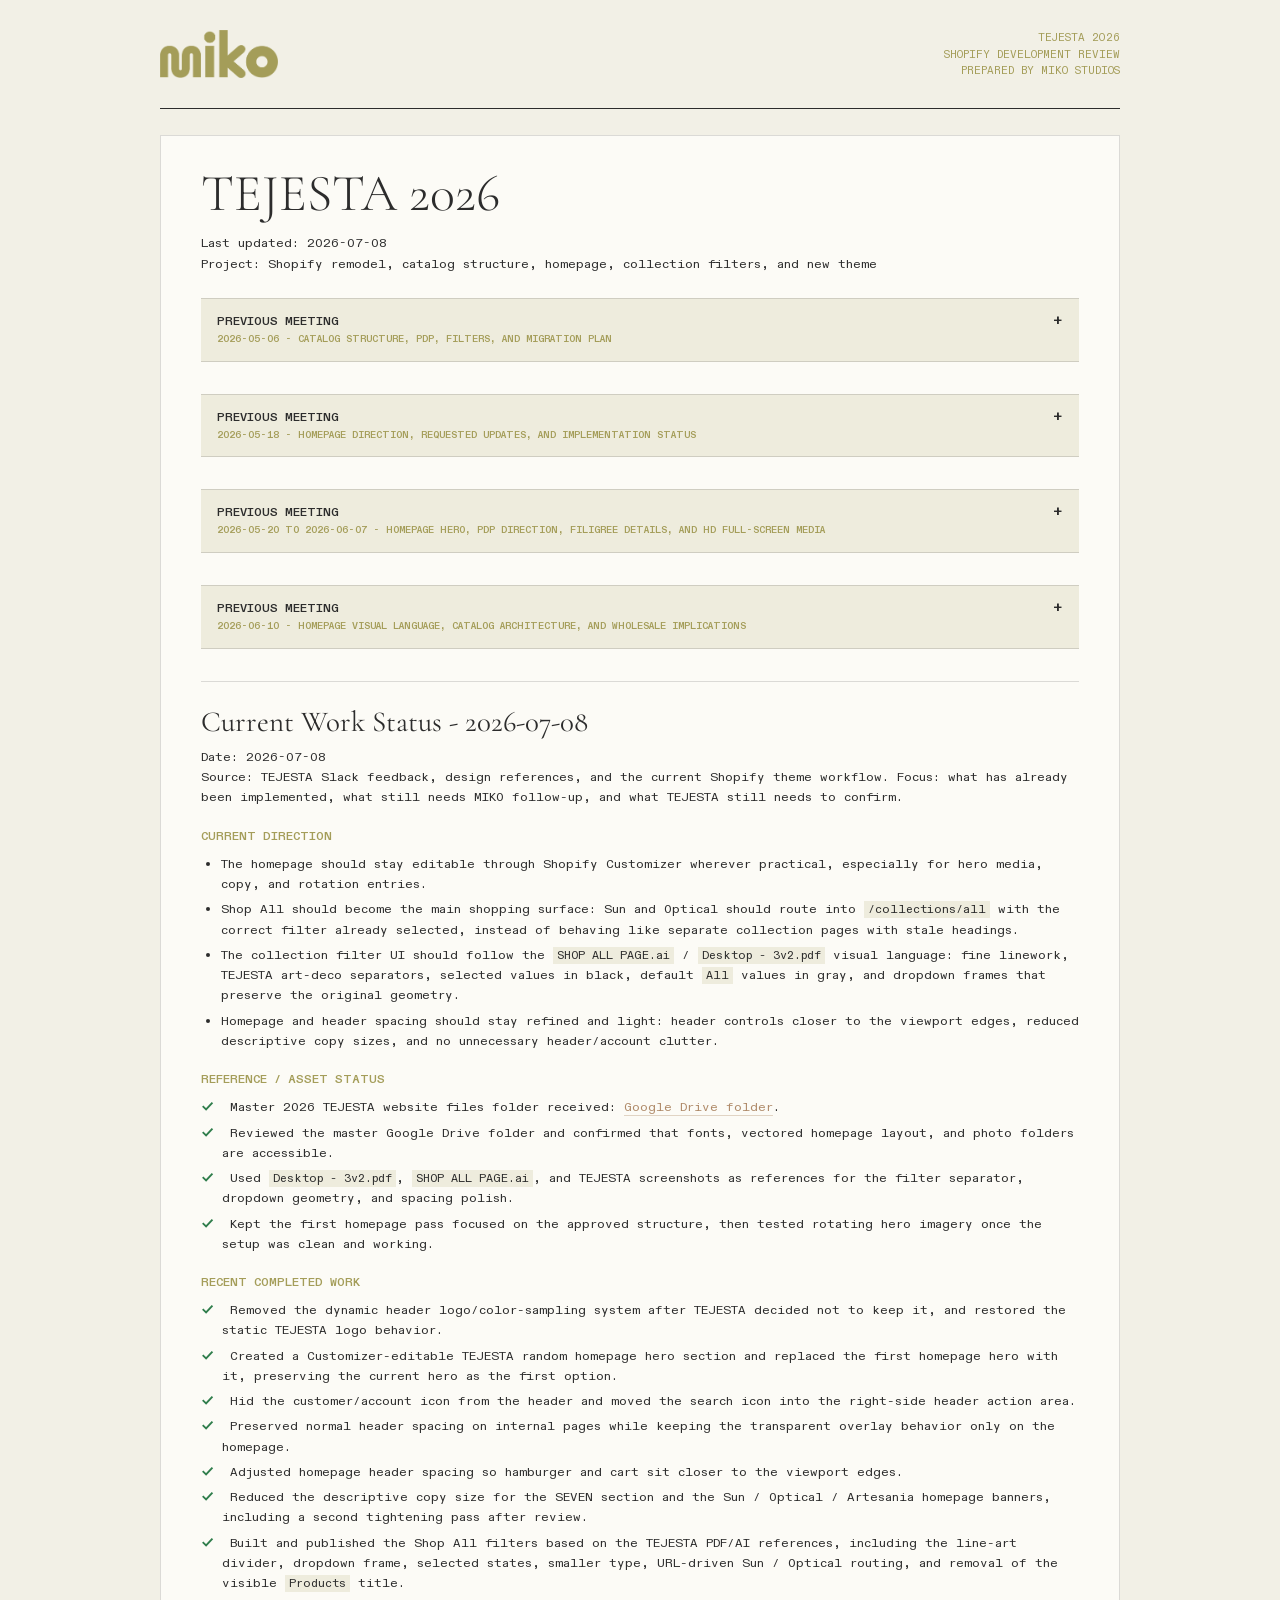
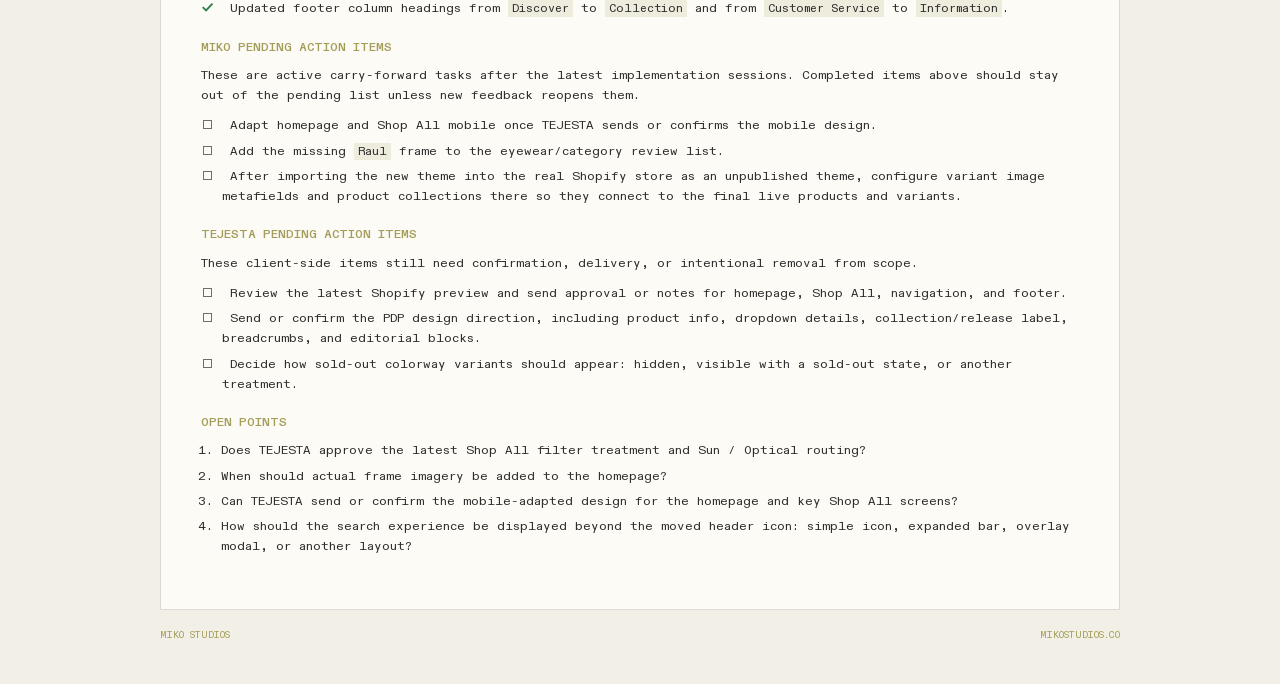
==== tejesta.html @ dde4ef38 "Update TEJESTA meeting status" ====
<!doctype html>
<html lang="en">
<head>
  <meta charset="utf-8">
  <meta name="viewport" content="width=device-width, initial-scale=1">
  <title>TEJESTA 2026 Meeting Summary</title>
  <style>
    @font-face {
      font-family: "ABCDiatypeMono";
      src: url("fonts/ABCDiatypeMonoVariable-Trial.ttf") format("truetype");
      font-weight: 100 900;
      font-style: normal;
      font-display: swap;
    }
    @font-face {
      font-family: "Cormorant Garamond";
      src: url("fonts/CormorantGaramond-300.ttf") format("truetype");
      font-weight: 300;
      font-style: normal;
      font-display: swap;
    }
    @font-face {
      font-family: "Cormorant Garamond";
      src: url("fonts/CormorantGaramond-400.ttf") format("truetype");
      font-weight: 400;
      font-style: normal;
      font-display: swap;
    }
    @font-face {
      font-family: "Cormorant Garamond";
      src: url("fonts/CormorantGaramond-600.ttf") format("truetype");
      font-weight: 600;
      font-style: normal;
      font-display: swap;
    }
    @font-face {
      font-family: "Cormorant Garamond";
      src: url("fonts/CormorantGaramond-Italic-400.ttf") format("truetype");
      font-weight: 400;
      font-style: italic;
      font-display: swap;
    }

    :root {
      --cream: #F2F0E6;
      --charcoal: #2C2C2C;
      --olive: rgb(164, 157, 89);
      --olive-soft: rgba(164, 157, 89, 0.16);
      --terracotta: #AF8A69;
      --paper: #FCFBF6;
      --rule: rgba(44, 44, 44, 0.16);
      --serif: "Cormorant Garamond", Georgia, serif;
      --mono: "ABCDiatypeMono", ui-monospace, SFMono-Regular, Menlo, monospace;
    }

    @page {
      size: A4;
      margin: 16mm 15mm 18mm;
    }

    * {
      box-sizing: border-box;
    }

    html {
      background: var(--cream);
      color: var(--charcoal);
      font-family: var(--mono);
      font-size: 10px;
    }

    body {
      margin: 0;
      background: var(--cream);
      color: var(--charcoal);
      -webkit-font-smoothing: antialiased;
      line-height: 1.46;
    }

    .page {
      max-width: 960px;
      margin: 0 auto;
      padding: 30px 0 42px;
    }

    .brand-header {
      display: flex;
      align-items: flex-start;
      justify-content: space-between;
      gap: 32px;
      padding-bottom: 28px;
      margin-bottom: 26px;
      border-bottom: 1px solid var(--charcoal);
    }

    .brand-logo {
      width: 118px;
      height: auto;
      object-fit: contain;
    }

    .brand-meta {
      max-width: 360px;
      color: var(--olive);
      font-family: var(--mono);
      font-size: 11px;
      line-height: 1.5;
      text-align: right;
      text-transform: uppercase;
    }

    main {
      background: var(--paper);
      border: 1px solid var(--rule);
      padding: 34px 40px 38px;
    }

    h1,
    h2,
    h3 {
      margin: 0;
      color: var(--charcoal);
      font-family: var(--serif);
      font-weight: 400;
      letter-spacing: 0;
    }

    h1 {
      max-width: 780px;
      margin-bottom: 16px;
      font-size: 52px;
      line-height: 0.92;
      font-weight: 300;
    }

    h2 {
      margin-top: 32px;
      padding-top: 24px;
      border-top: 1px solid var(--rule);
      font-size: 29px;
      line-height: 1.08;
      page-break-after: avoid;
    }

    h3 {
      margin-top: 20px;
      color: var(--olive);
      font-family: var(--mono);
      font-size: 12px;
      font-weight: 600;
      line-height: 1.35;
      text-transform: uppercase;
    }

    p,
    li {
      font-family: var(--mono);
      font-size: 12.5px;
      line-height: 1.62;
    }

    p {
      margin: 10px 0;
    }

    a {
      color: var(--terracotta);
      text-decoration: none;
      border-bottom: 1px solid rgba(175, 138, 105, 0.35);
    }

    ul,
    ol {
      margin: 10px 0 14px;
      padding-left: 20px;
    }

    li {
      margin: 5px 0;
    }

    ul:has(> li > input[type="checkbox"]) {
      padding-left: 21px;
      list-style: none;
    }

    ul:has(> li > input[type="checkbox"]) > li {
      list-style: none;
    }

    code {
      padding: 1px 4px;
      background: var(--olive-soft);
      border-radius: 0;
      font-family: var(--mono);
      font-size: 0.94em;
    }

    hr {
      display: none;
    }

    input[type="checkbox"] {
      width: 13px;
      height: 13px;
      margin: 0 8px 0 -21px;
      appearance: none;
      -webkit-appearance: none;
      border: 0;
      border-radius: 0;
      background: transparent;
      background-image: url("data:image/svg+xml,%3Csvg width='13' height='13' viewBox='0 0 13 13' fill='none' xmlns='http://www.w3.org/2000/svg'%3E%3Crect x='2.5' y='2.5' width='8' height='8' stroke='%236E6E6E' stroke-width='1'/%3E%3C/svg%3E");
      background-position: center;
      background-repeat: no-repeat;
      background-size: 13px 13px;
      forced-color-adjust: none;
      opacity: 1;
      transform: translateY(2px);
    }

    input[type="checkbox"]:checked {
      background-image: url("data:image/svg+xml,%3Csvg width='13' height='13' viewBox='0 0 13 13' fill='none' xmlns='http://www.w3.org/2000/svg'%3E%3Cpath d='M2.4 6.8L5.1 9.5L10.8 3.4' stroke='%232F7D4B' stroke-width='1.9' stroke-linecap='square' stroke-linejoin='miter'/%3E%3C/svg%3E");
    }

    blockquote {
      margin: 18px 0;
      padding: 12px 18px;
      border-left: 3px solid var(--olive);
      background: var(--olive-soft);
    }

    .design-options {
      display: grid;
      grid-template-columns: repeat(2, minmax(0, 1fr));
      gap: 18px;
      margin: 18px 0 16px;
    }

    .design-option {
      display: grid;
      gap: 9px;
      margin: 0;
    }

    .design-option a {
      display: block;
      overflow: hidden;
      border: 1px solid var(--rule);
      background: var(--cream);
    }

    .design-option img {
      display: block;
      width: 100%;
      height: 260px;
      object-fit: cover;
      object-position: top center;
    }

    .design-option figcaption {
      color: var(--charcoal);
      font-family: var(--mono);
      font-size: 11px;
      line-height: 1.45;
      text-transform: uppercase;
    }

    .design-option__note {
      display: block;
      margin-top: 2px;
      color: var(--olive);
      font-size: 10px;
      text-transform: none;
    }

    .meeting-archive {
      margin: 24px 0 32px;
      border-top: 1px solid var(--rule);
      border-bottom: 1px solid var(--rule);
      background: var(--olive-soft);
    }

    .meeting-archive > summary {
      display: grid;
      grid-template-columns: minmax(0, 1fr) auto;
      gap: 4px 18px;
      padding: 14px 16px;
      color: var(--olive);
      cursor: pointer;
      font-family: var(--mono);
      font-size: 12px;
      font-weight: 600;
      line-height: 1.35;
      list-style: none;
      text-transform: uppercase;
    }

    .meeting-archive > summary::-webkit-details-marker {
      display: none;
    }

    .meeting-archive > summary::after {
      content: "+";
      grid-column: 2;
      grid-row: 1;
      flex: 0 0 auto;
      align-self: center;
      color: var(--charcoal);
      font-size: 16px;
      line-height: 1;
    }

    .meeting-archive[open] > summary::after {
      content: "-";
    }

    .meeting-archive__label {
      grid-column: 1;
      grid-row: 1;
      color: var(--charcoal);
    }

    .meeting-archive__meta {
      grid-column: 1 / -1;
      grid-row: 2;
      color: var(--olive);
      font-size: 10px;
      text-align: left;
    }

    .meeting-archive__content {
      padding: 4px 22px 28px;
      border-top: 1px solid var(--rule);
    }

    .meeting-current {
      margin-top: 30px;
    }

    .meeting-current h2 {
      margin-top: 0;
    }

    .doc-footer {
      display: flex;
      justify-content: space-between;
      gap: 24px;
      margin-top: 18px;
      color: var(--olive);
      font-family: var(--mono);
      font-size: 10px;
      text-transform: uppercase;
    }

    @media screen and (max-width: 700px) {
      .page {
        padding: 22px 16px 34px;
      }

      .brand-header {
        gap: 18px;
        padding-bottom: 22px;
        margin-bottom: 20px;
      }

      .brand-logo {
        width: 104px;
      }

      .brand-meta {
        max-width: 250px;
        font-size: 10px;
      }

      main {
        padding: 28px 22px 32px;
      }

      .meeting-archive__content {
        padding: 2px 18px 24px;
      }

      .design-options {
        gap: 14px;
      }

      .design-option img {
        height: 220px;
      }

      h1 {
        font-size: 42px;
      }

      h2 {
        font-size: 25px;
      }
    }

    @media screen and (max-width: 480px) {
      .page {
        padding: 18px 14px 30px;
      }

      .brand-header {
        flex-direction: column;
      }

      .brand-meta {
        max-width: none;
        text-align: left;
      }

      main {
        padding: 24px 18px 28px;
      }

      .design-options {
        grid-template-columns: 1fr;
      }

      .design-option img {
        height: 280px;
      }

      h1 {
        font-size: 38px;
      }
    }

    @media print {
      body {
        print-color-adjust: exact;
        -webkit-print-color-adjust: exact;
      }
      .page {
        padding: 0;
      }
      main {
        border: 0;
        padding: 0;
        background: transparent;
      }
      .brand-header {
        margin-bottom: 18px;
      }
      .design-options {
        grid-template-columns: repeat(2, minmax(0, 1fr));
      }
      .design-option img {
        height: 170px;
      }
      h2 {
        break-after: avoid;
      }
      li,
      p {
        orphans: 3;
        widows: 3;
      }
    }
  </style>
</head>
<body>
  <div class="page">
    <header class="brand-header">
      <img class="brand-logo" src="images/miko-logo.png" alt="MIKO Studios">
      <div class="brand-meta">
        TEJESTA 2026<br>
        Shopify Development Review<br>
        Prepared by MIKO Studios
      </div>
    </header>
    <main>
      <h1>TEJESTA 2026</h1>
<p>Last updated: 2026-07-08<br>Project: Shopify remodel, catalog structure, homepage, collection filters, and new theme</p>
<details class="meeting-archive">
<summary>
  <span class="meeting-archive__label">Previous meeting</span>
  <span class="meeting-archive__meta">2026-05-06 - Catalog structure, PDP, filters, and migration plan</span>
</summary>
<div class="meeting-archive__content">
<p>Date: 2026-05-06<br>Project: Shopify remodel, catalog structure, and new theme</p>
<hr>
<h2>1. Project Goal</h2>
<p>We are preparing a new version of the TEJESTA Shopify store before making changes to the live site.</p>
<p>The main goal is to organize the catalog so the store becomes clearer, easier to maintain, and closer to a premium eyewear experience inspired by Matsuda:</p>
<ul>
<li>One product = one eyewear model/style.</li>
<li>Color and lens variations are managed as variants inside the product.</li>
<li>The variant option is called <code>Colorway</code>.</li>
<li>Collection pages stop showing many duplicated products by color.</li>
<li>Each product page concentrates images, description, variants, SEO, and commercial data in one place.</li>
</ul>
<hr>
<h2>2. Current Status</h2>
<h3>Development Store</h3>
<p>We have created a development store where we are testing the new structure:</p>
<p><a href="https://tejesta2026.myshopify.com/">https://tejesta2026.myshopify.com/</a></p>
<p>The site can be visited, but it is password protected:</p>
<p><code>tejesta</code></p>
<p>This environment lets us review products, theme behavior, and the shopping experience without affecting the live store.</p>
<h3>Products</h3>
<p>We have already imported the unified products into the development store.</p>
<p>Catalog change summary:</p>
<ul>
<li>Before: 362 original products/handles.</li>
<li>Now: 64 products grouped by model/style.</li>
<li>Variants created: 362.</li>
<li>Product groups merged: 51.</li>
<li>Redirects prepared: 362.</li>
<li>301 redirects needed because the URL changes: 351.</li>
</ul>
<p>This does not mean the catalog is production-ready. The structure is now available for review, but TEJESTA still needs to validate groupings, names, images, SKUs, inventory, and content.</p>
<h3>New Theme</h3>
<p>We have also created a GitHub repository to speed up development and keep better control over changes.</p>
<p>This lets us work in a more organized way, test changes in development, and only move validated updates to the live site.</p>
<h3>Visual Design</h3>
<p>We have not worked on the final visual design yet: colors, typography, graphic style, visual polish, or the complete aesthetic direction.</p>
<p>Right now, we are focused on the Shopify functional foundation because that is the priority: catalog structure, variants, images, filters, navigation, and overall behavior.</p>
<p>The idea is to first approve a solid foundation and then apply the visual design on top of that structure.</p>
<hr>
<h2>3. What Is Already Done</h2>
<ul>
<li><input checked="" disabled="" type="checkbox"> Development store created.</li>
<li><input checked="" disabled="" type="checkbox"> Unified products imported into development.</li>
<li><input checked="" disabled="" type="checkbox"> New catalog structure prepared: product = model, variant = colorway.</li>
<li><input checked="" disabled="" type="checkbox"> Variant option defined as <code>Colorway</code>.</li>
<li><input checked="" disabled="" type="checkbox"> RX and Sunglasses kept separate for now.</li>
<li><input checked="" disabled="" type="checkbox"> Redirect map prepared for old URLs.</li>
<li><input checked="" disabled="" type="checkbox"> New theme created in GitHub.</li>
<li><input checked="" disabled="" type="checkbox"> Initial design and UX notes prepared using Matsuda as reference.</li>
<li><input checked="" disabled="" type="checkbox"> Technical base prepared for collection pages, product pages, and variant selectors.</li>
</ul>
<hr>
<h2>4. What Still Needs Validation</h2>
<ul>
<li><input disabled="" type="checkbox"> Review whether the 64 grouped products are correct.</li>
<li><input disabled="" type="checkbox"> Confirm model names and colorway names.</li>
<li><input disabled="" type="checkbox"> Confirm which non-eyewear products should remain in the store.</li>
<li><input disabled="" type="checkbox"> Review prices, inventory, and product status.</li>
<li><input disabled="" type="checkbox"> Validate images for each product and colorway.</li>
<li><input checked="" disabled="" type="checkbox"> Define how the variant image gallery will work.</li>
<li><input disabled="" type="checkbox"> Review how the colorway selector should work when a product has many variants.</li>
<li><input disabled="" type="checkbox"> Decide how sold-out variants should appear: hidden or visible with a sold-out visual state.</li>
<li><input disabled="" type="checkbox"> Decide whether the PDP title should show only the model or model + selected colorway.</li>
<li><input disabled="" type="checkbox"> Define how editorial/hero blocks below the product gallery will be managed.</li>
<li><input disabled="" type="checkbox"> Define filters: which filters we use, what internal fields/tags feed them, and how they display.</li>
<li><input disabled="" type="checkbox"> Review collections and navigation.</li>
<li><input disabled="" type="checkbox"> Work on final visual design: colors, typography, and graphic style.</li>
<li><input disabled="" type="checkbox"> Complete QA before touching production.</li>
</ul>
<hr>
<h2>5. How Colorway Images Will Work</h2>
<p>When old separate products are merged into a single new product, we need to avoid mixing images from different colorways in the same gallery.</p>
<p>The defined solution is that each <code>Colorway</code> variant will have its own image gallery through a custom Shopify field.</p>
<p>Instead of creating rigid fields such as <code>Front</code>, <code>Side</code>, and <code>Diagonal</code>, we will use a flexible gallery field per variant. This means each colorway can have three images when that is enough, but it can also have more images if a product needs them.</p>
<h3>Behavior</h3>
<ul>
<li>Each product will continue using <code>Colorway</code> variants.</li>
<li>Each variant will have its own list of images.</li>
<li>The theme will show the image gallery that belongs to the selected colorway.</li>
<li>The team will be able to add more photos from the backend when needed.</li>
</ul>
<h3>Recommended Image Order</h3>
<p>To keep consistency, we recommend this order:</p>
<ol>
<li>Front</li>
<li>Side</li>
<li>Diagonal</li>
<li>Detail or extra images, when needed</li>
</ol>
<h3>Benefits</h3>
<ul>
<li>Each colorway controls its own images.</li>
<li>The gallery does not depend on filenames or ALT text.</li>
<li>The system is cleaner and more scalable long term.</li>
<li>Products are not limited to only three photos.</li>
<li>It supports a clearer and more premium visual experience.</li>
</ul>
<h3>Consideration</h3>
<p>This solution requires theme customization so the theme can read the images assigned to each variant, but it is the cleanest option for the new catalog structure.</p>
<hr>
<h2>6. Visual Point To Review: Selector With Many Variants</h2>
<p>On the product page, the colorway selector works well when there are only a few variants. For example, products with four colorways look clean and easy to use.</p>
<p>But in models with many variants, such as <code>Araki</code>, the thumbnails do not fit well in the available space and the selector looks too compressed.</p>
<p>We should review this with TEJESTA before closing the product page design.</p>
<p>Options we could consider:</p>
<ul>
<li>Keep small thumbnails but add horizontal scroll.</li>
<li>Show fewer visible thumbnails and open a full selector on click.</li>
<li>Use a multi-row layout.</li>
<li>Switch to a list/dropdown selector for models with many variants.</li>
<li>Use larger thumbnails on desktop and a more compact solution on mobile.</li>
</ul>
<p>The important point is deciding which experience TEJESTA prefers when a model has many colorways.</p>
<hr>
<h2>7. Pending Point: Sold-Out Variants</h2>
<p>We need to decide what happens when a variant/colorway is sold out.</p>
<p>Options:</p>
<ul>
<li>Hide it from the website while it is out of stock.</li>
<li>Keep it visible as a thumbnail, but with a slight fadeout or clear sold-out state.</li>
</ul>
<p>Keeping it visible helps show the full colorway range and can generate interest, but it can also frustrate users if they try to select something they cannot buy.</p>
<p>Hiding it simplifies the shopping experience, but it can make a model look like it has fewer options than it actually does.</p>
<p>Decision needed from TEJESTA: hide sold-out colorways, or show them with a clear visual state.</p>
<hr>
<h2>8. Pending Point: Product Title On PDP</h2>
<p>Right now, the product page shows the product/model name.</p>
<p>We could make the title also show the selected colorway when a variant is selected.</p>
<p>Example:</p>
<ul>
<li>Current: <code>Araki</code></li>
<li>Possible: <code>Araki - Piano</code></li>
<li>Possible: <code>Araki - Havana</code></li>
</ul>
<p>This can help the user understand which colorway they are viewing, especially if the gallery and images change when a variant is selected.</p>
<p>Decision needed from TEJESTA: keep a cleaner title with only the model, or show model + colorway on the PDP.</p>
<hr>
<h2>9. Editorial Blocks On PDP</h2>
<p>On references like Matsuda, after the product gallery there are editorial hero blocks with images, text, and links.</p>
<p>These blocks should not depend on the variant/colorway. The cleanest approach is to treat them as product, family, or collection content, not as variant-specific content.</p>
<p>Recommendation:</p>
<ul>
<li>Keep one common PDP base for eyewear.</li>
<li>Add reusable editorial blocks below the gallery.</li>
<li>Manage those blocks with metafields or metaobjects, so they can be shared across products in the same family.</li>
<li>Avoid creating a different template for every single model, except for special cases.</li>
</ul>
<p>When separate templates could make sense:</p>
<ul>
<li>Sunglasses vs Optical, if the structure changes.</li>
<li>Accessories or apparel.</li>
<li>Special collaborations.</li>
<li>Landing-style products with very specific storytelling.</li>
</ul>
<p>For normal eyewear models, it is better to have one flexible main template and control editorial content from Shopify.</p>
<hr>
<h2>10. Pending Point: Collection Filters</h2>
<p>We still need to define the filtering system.</p>
<p>It is not enough to decide what filters the shopper will see. We also need to decide what internal information will feed those filters:</p>
<ul>
<li>Tags.</li>
<li>Product type.</li>
<li>Metafields.</li>
<li>Collections.</li>
<li>Specific internal product fields.</li>
</ul>
<p>Possible filters to review:</p>
<ul>
<li>Sunglasses / Optical.</li>
<li>Shape.</li>
<li>Frame material.</li>
<li>Frame color.</li>
<li>Lens color.</li>
<li>Fit.</li>
<li>Availability.</li>
<li>Price.</li>
<li>Collection.</li>
</ul>
<p>We also need to decide how filters will be displayed visually: sidebar filters, top filters, buttons, dropdowns, or a combination depending on desktop/mobile.</p>
<p>This remains open before closing the collection design.</p>
<hr>
<h2>11. Questions To Close In The Meeting</h2>
<ol>
<li>Do we validate product = model and variant = <code>Colorway</code>?</li>
<li>What colorway names does TEJESTA want to use?</li>
<li>How should many colorways be displayed on one product page?</li>
<li>When a variant is sold out, should we hide it or show it with a fadeout/sold-out state?</li>
<li>Should the PDP title show only the model or model + selected colorway?</li>
<li>What editorial blocks should appear below the product gallery?</li>
<li>Which current products should be kept, archived, or discontinued?</li>
<li>Which filters are truly important for the shopper?</li>
<li>What internal fields should feed those filters: tags, metafields, product type, or collections?</li>
<li>How does TEJESTA want the search experience to be displayed in the header and across the site?</li>
</ol>
<hr>
<h2>12. Next Steps</h2>
<ul>
<li>Review the development site with TEJESTA.</li>
<li>Correct groupings, colorways, SKUs, and images.</li>
<li>Implement the variant gallery in the theme.</li>
<li>Adjust the colorway selector for products with many variants.</li>
<li>Define sold-out variant behavior.</li>
<li>Define title behavior on the PDP when the colorway changes.</li>
<li>Define reusable PDP editorial blocks.</li>
<li>Define filters, internal fields, and visual presentation.</li>
<li>Continue developing the theme in GitHub.</li>
<li>Work on final visual design once the functional foundation is approved.</li>
<li>Complete QA in staging.</li>
<li>Prepare redirects and migration plan.</li>
<li>Only after that, apply changes to the live site.</li>
</ul>
<hr>
<h2>Important Note</h2>
<p>The development site is a working environment. It is useful for reviewing and approving the new structure, but it should not be considered the final production version yet.</p>
<p>Product image metafields and final product collections should be completed inside the real/live Shopify store after the new theme has been imported there, even if that theme remains unpublished during setup. This avoids duplicating manual work in development and ensures the metafield images and collections are connected to the final imported products and variants.</p>
</div>
</details>

<details class="meeting-archive">
<summary>
  <span class="meeting-archive__label">Previous meeting</span>
  <span class="meeting-archive__meta">2026-05-18 - Homepage direction, requested updates, and implementation status</span>
</summary>
<div class="meeting-archive__content">
<h2>This Week Meeting</h2>
<p>Date: 2026-05-18<br>Focus: track what TEJESTA requested after the previous review, what has already been implemented in the development workflow, and which homepage direction should move forward.</p>

<h3>What TEJESTA Asked For</h3>
<ul>
<li><input checked="" disabled="" type="checkbox"> Collection cards should show a maximum of 6 variant thumbnails on hover. If a product has more colorways, the sixth slot should show a <code>+</code> indicator.</li>
<li><input checked="" disabled="" type="checkbox"> Product pages should show the product name together with the selected <code>Colorway</code>.</li>
<li><input checked="" disabled="" type="checkbox"> Accessibility must be treated as a main requirement because some buyers may have vision difficulties.</li>
<li><input checked="" disabled="" type="checkbox"> The homepage hero should rotate randomly on each refresh once final hero assets are confirmed.</li>
<li><input disabled="" type="checkbox"> Review the two homepage design directions sent to TEJESTA and decide which version should be used as the base for development.</li>
<li><input checked="" disabled="" type="checkbox"> Textile and accessory products, including t-shirts, blankets, hats, and similar items, should be removed from the eyewear staging import.</li>
<li><input disabled="" type="checkbox"> Collection filters should be defined from the Google Sheet TEJESTA will send, instead of guessing the final filter system.</li>
<li><input checked="" disabled="" type="checkbox"> TEJESTA sent the product list for the website; received on 2026-05-18 and added to the catalog review tasks.</li>
</ul>

<h3>Homepage Design Options To Review</h3>
<p>Two homepage directions were shared with TEJESTA before the meeting. During the call, we should compare them side by side and choose the version that will become the base for the homepage build.</p>
<p>Reference Slack message: <a href="https://mikostudios.slack.com/archives/C0481N0AB9C/p1778690796584819">homepage design options sent to TEJESTA</a></p>
<div class="design-options">
  <figure class="design-option">
    <a href="images/tejesta/homepage-option-a.jpg" target="_blank" rel="noopener">
      <img src="images/tejesta/homepage-option-a-thumb.jpg" alt="TEJESTA homepage design option A thumbnail">
    </a>
    <figcaption>
      Option A
      <span class="design-option__note">Click to open the larger preview.</span>
    </figcaption>
  </figure>
  <figure class="design-option">
    <a href="images/tejesta/homepage-option-b.jpg" target="_blank" rel="noopener">
      <img src="images/tejesta/homepage-option-b-thumb.jpg" alt="TEJESTA homepage design option B thumbnail">
    </a>
    <figcaption>
      Option B
      <span class="design-option__note">Click to open the larger preview.</span>
    </figcaption>
  </figure>
</div>
<p>Decision needed from TEJESTA: choose Option A or Option B as the homepage direction, or approve a hybrid direction before development starts.</p>

<h3>What We Have Already Done</h3>
<ul>
<li><input checked="" disabled="" type="checkbox"> Updated the collection card theme logic so only 6 slots appear, with a <code>+</code> overflow slot when there are more than 6 colorways.</li>
<li><input checked="" disabled="" type="checkbox"> Linked the <code>+</code> overflow slot so it behaves like the other collection-card variant links and sends the shopper to the selected product page.</li>
<li><input checked="" disabled="" type="checkbox"> Updated the PDP title behavior so the page can display <code>Model Colorway</code> and update when the selected variant changes.</li>
<li><input checked="" disabled="" type="checkbox"> Normalized the visible variant selector label to <code>Colorway</code>, with the selected value shown to the shopper.</li>
<li><input checked="" disabled="" type="checkbox"> Updated the catalog generator to exclude textiles/accessories from the staging import and create a separate action list for review.</li>
<li><input checked="" disabled="" type="checkbox"> Regenerated staging outputs after the exclusion pass: 353 eyewear variant rows, 55 new staged products, 9 excluded textile/accessory products, and 351 redirects that still need to be kept for migration.</li>
<li><input checked="" disabled="" type="checkbox"> Reviewed the 9 excluded textile/accessory products and decided whether they should be archived, deleted, or managed separately in Shopify admin.</li>
<li><input checked="" disabled="" type="checkbox"> Kept the original Shopify export unchanged and preserved the reproducible generator workflow for future catalog updates.</li>
<li><input checked="" disabled="" type="checkbox"> Updated the theme so products with <code>Type RX</code> do not show prices across PDPs, product cards, search, and recommendation areas.</li>
</ul>

<h3>Still Pending</h3>
<ul>
<li><input disabled="" type="checkbox"> Confirm final hero assets before implementing random homepage rotation.</li>
<li><input disabled="" type="checkbox"> Receive and review TEJESTA's Google Sheet for filters, internal metafields/tags, and desktop/mobile presentation.</li>
<li><input disabled="" type="checkbox"> Review the product list received from TEJESTA on 2026-05-18 against the staging product mapping and confirm what should be included on the website.</li>
<li><input disabled="" type="checkbox"> Complete accessibility QA: contrast, readable type sizes, touch targets, visible focus states, keyboard navigation, alt text, and variant-selector legibility.</li>
<li><input disabled="" type="checkbox"> After the new theme is imported into the real Shopify store, configure variant image metafields and product collections on the final live products.</li>
<li><input disabled="" type="checkbox"> Continue reviewing product groupings, SKUs, images, inventory, and redirect handling before production migration.</li>
</ul>

<h3>Open Points To Discuss</h3>
<ol>
<li>Do we approve the new collection-card behavior with 5 visible thumbnails plus the <code>+</code> slot when a product has more than 6 colorways?</li>
<li>Does TEJESTA approve <code>Model Colorway</code> as the default PDP title behavior?</li>
<li>Which homepage design direction should we use: Option A, Option B, or a hybrid direction?</li>
<li>After the homepage direction is selected, which hero images should be used for random homepage rotation?</li>
<li>Does the product list received from TEJESTA on 2026-05-18 represent the final website assortment for launch?</li>
<li>Which filters from the upcoming sheet are essential for launch, and which can wait?</li>
<li>For RX products, should shoppers still be allowed to add items to cart, or should the product page direct them to the Store Locator instead?</li>
<li>How should the search experience be displayed: simple header icon, expanded search bar, overlay modal, or another layout?</li>
</ol>
</div>
</details>

<details class="meeting-archive">
<summary>
  <span class="meeting-archive__label">Previous meeting</span>
  <span class="meeting-archive__meta">2026-05-20 to 2026-06-07 - Homepage hero, PDP direction, filigree details, and HD full-screen media</span>
</summary>
<div class="meeting-archive__content">
<h2>Meeting - 2026-05-20</h2>
<p>Date: 2026-05-20<br>Focus: review the homepage direction, confirm the next design behavior, and define the work needed for navigation, shop/category pages, and PDP.</p>

<h3>Meeting Summary</h3>
<ul>
<li>The selected homepage direction is moving forward, but TEJESTA still wants to see the missing material/design layer added before treating it as final.</li>
<li>The current development build should be understood as a functional foundation. Product logic and internal behavior are being prepared, but the visual system is not final yet.</li>
<li>TEJESTA wants the Shopify setup to be easy to manage internally: banners, hero images, homepage copy, and media should be simple to change once the structure is in place.</li>
<li>The next design focus is navigation, shop/category pages, product pages, and homepage mobile.</li>
<li>The site should feel more branded and less like a generic Shopify theme by using TEJESTA-specific visual details, especially filigree/art-deco-inspired elements.</li>
</ul>

<h3>Decisions</h3>
<ul>
<li><input checked="" disabled="" type="checkbox"> Homepage hero rotation should switch daily / every 24 hours instead of changing only on refresh.</li>
<li><input checked="" disabled="" type="checkbox"> Hero image or video and hero copy should be managed together, so each highlighted frame, collection, or story can have its own text.</li>
<li><input checked="" disabled="" type="checkbox"> The top banner should remain easy to hide or unhide from the theme/admin setup.</li>
<li><input checked="" disabled="" type="checkbox"> PDP information should not overlay the product photography.</li>
<li><input checked="" disabled="" type="checkbox"> Product detail sections such as dimensions, description, care, and product information can use dropdown/accordion behavior.</li>
<li><input checked="" disabled="" type="checkbox"> Instead of a generic "new release" badge, the PDP should explore showing the collection or release name near the product title.</li>
<li><input checked="" disabled="" type="checkbox"> Optical/RX products should continue avoiding visible pricing and should guide shoppers toward store/location information.</li>
</ul>

<h3>MIKO Action Items</h3>
<ul>
<li><input checked="" disabled="" type="checkbox"> Update homepage hero rotation so it changes every 24 hours, with image/media and copy treated as one content pair.</li>
<li><input checked="" disabled="" type="checkbox"> Keep the top banner configurable so TEJESTA can hide or show it without code changes.</li>
<li><input disabled="" type="checkbox"> Continue homepage mobile design and make sure the selected homepage direction works cleanly on mobile.</li>
<li><input disabled="" type="checkbox"> Start navigation and shop/category page design with a more custom TEJESTA visual treatment.</li>
<li><input disabled="" type="checkbox"> Explore a stylized filter/navigation area inspired by reference sites, but adapted to TEJESTA's own brand language.</li>
<li><input disabled="" type="checkbox"> Design the PDP layout without text overlaying images, and create a more branded product-info area.</li>
<li><input disabled="" type="checkbox"> Add or design PDP dropdown sections for dimensions, description, care, and product details.</li>
<li><input disabled="" type="checkbox"> Explore a collection/release label near the PDP title instead of a generic badge.</li>
<li><input disabled="" type="checkbox"> Explore breadcrumb/link-tree behavior on PDPs so shoppers can navigate back to the relevant collection or release.</li>
<li><input disabled="" type="checkbox"> Add the missing <code>Raul</code> frame to the eyewear/category review list.</li>
<li><input disabled="" type="checkbox"> Plan an editorial/craftsmanship block below the main PDP content so the page does not jump directly to "You may also like."</li>
<li><input checked="" disabled="" type="checkbox"> Recheck Optical/RX product behavior: no visible price, clear path toward Store Locator or locations, and no confusing cart flow.</li>
</ul>

<h3>TEJESTA Action Items</h3>
<ul>
<li><input disabled="" type="checkbox"> Send the brand/style-guide assets, older filigree elements, and any additional visual motifs that can be used across the site.</li>
<li><input disabled="" type="checkbox"> Prepare or send a one-page collection of new design elements, especially the art-deco-inspired direction discussed in the meeting.</li>
<li><input disabled="" type="checkbox"> Resend access/password details for the current site or any reference environment MIKO should review.</li>
<li><input disabled="" type="checkbox"> Confirm which hero images, videos, frames, collections, and copy should be included in the daily homepage rotation.</li>
<li><input disabled="" type="checkbox"> Confirm whether TEJESTA wants to keep the current font or move toward a new "2026" font direction.</li>
<li><input disabled="" type="checkbox"> Confirm how far PDP breadcrumbs should go: collection only, collection + release, or another hierarchy.</li>
</ul>

<h3>Open Points</h3>
<ol>
<li>Which exact homepage hero assets and copy combinations should rotate daily?</li>
<li>Which TEJESTA visual elements should be used on the homepage, shop/category pages, PDP, CTA buttons, and navigation?</li>
<li>Should the visual direction lean more art deco than the current Native American-inspired brand elements?</li>
<li>What should the final PDP breadcrumb hierarchy be?</li>
<li>What editorial/craftsmanship content should appear below the PDP gallery for each style, collection, or product family?</li>
<li>What new font direction should be tested for the 2026 site?</li>
</ol>

<h3>Source</h3>
<p>Meeting transcript generated from the 2026-05-20 audio recording and reviewed for action items. Some wording was normalized from the raw transcript where Whisper misread brand or Shopify terms.</p>

<h2>Slack Update - 2026-05-26</h2>
<p>Date: 2026-05-26<br>Source: Slack message from Mike, shared with Toni, Mia, and Enrique Larios.</p>

<h3>Client Direction</h3>
<ul>
<li>TEJESTA has been testing small design details to make the site feel more on brand.</li>
<li>The reference sent shows art-deco filigree-style corner/detail elements added around the product/PDP composition.</li>
<li>The goal is to add subtle branded flair without overdoing the design or making the interface feel too decorative.</li>
<li>This should be treated as a work in progress: test where these elements can go, review how they affect the product page, and refine with the team.</li>
</ul>

<h3>Team Note</h3>
<ul>
<li>Enrique Larios has been added to the channel as Graphic Designer.</li>
<li>MIKO and Enrique will work together to get these visual elements correct as needed.</li>
</ul>

<h3>Action Items</h3>
<ul>
<li><input disabled="" type="checkbox"> Explore small art-deco filigree details for product/PDP components, starting from the reference screenshot.</li>
<li><input disabled="" type="checkbox"> Identify safe placements for decorative elements: corners, separators, product-info areas, headings, or supporting blocks.</li>
<li><input disabled="" type="checkbox"> Keep the treatment subtle so the site gains brand character without visual clutter.</li>
<li><input disabled="" type="checkbox"> Coordinate with Enrique Larios on final graphic assets and direction.</li>
</ul>

<h3>Original Slack Message</h3>
<blockquote>
<p>@Toni @Mia We have been playing with design elements, and want to do small details like the first image below with art deco filigree added to some elements to make them look more on brand.</p>
<p>Toni want to put this on your radar so we can figure out how to add these elements correctly</p>
<p>I have added @Enrique Larios to the channel who is our Graphic designer. we will work together to get these elements correct as need.</p>
<p>this will be a work in progress to see where things can go to make things have a bit of flare without over doing it.</p>
</blockquote>

<h2>Slack Update - 2026-06-07</h2>
<p>Date: 2026-06-07<br>Source: Screenshot of Slack message from Mike, shared with Toni and Mia.</p>

<h3>Client Direction</h3>
<ul>
<li>TEJESTA wants the homepage hero media to feel more immersive immediately when the page opens.</li>
<li>The first homepage note is to make the hero image or video full screen on initial page load, similar to the Matsuda site and the reference <a href="https://www.aimeleondore.com/">aimeleondore.com</a>.</li>
<li>The team should also review how to make homepage video assets appear as HD and polished as the video treatment on the reference site.</li>
</ul>

<h3>Action Items</h3>
<ul>
<li><input checked="" disabled="" type="checkbox"> Update homepage hero design so the first hero image/video fills the full viewport on initial page load.</li>
<li><input checked="" disabled="" type="checkbox"> Review Matsuda and <a href="https://www.aimeleondore.com/">Aimé Leon Dore</a> as references for full-screen hero composition, spacing, and initial above-the-fold behavior.</li>
<li><input checked="" disabled="" type="checkbox"> Audit homepage video quality and delivery requirements so hero video assets can display in HD: source resolution, compression/export settings, Shopify hosting constraints, autoplay behavior, and mobile fallback.</li>
</ul>

<h3>Original Slack Message</h3>
<blockquote>
<p>hey toni/mia, first note we have for the home page is make the hero image full screen once you open the page. similaar to the matsude site currently and jon referenced <a href="https://www.aimeleondore.com/">https://www.aimeleondore.com/</a> as well.. hopefully we can figure out how to make video as HD as they did on their site.</p>
</blockquote>
</div>
</details>

<details class="meeting-archive">
<summary>
  <span class="meeting-archive__label">Previous meeting</span>
  <span class="meeting-archive__meta">2026-06-10 - Homepage visual language, catalog architecture, and wholesale implications</span>
</summary>
<div class="meeting-archive__content">
<h2>Meeting - 2026-06-10</h2>
<p>Date: 2026-06-10<br>Focus: review homepage visual language, art-deco/filigree treatment, category layout direction, product/variant architecture, and wholesale implications.</p>

<h3>Meeting Summary</h3>
<ul>
<li>TEJESTA reviewed the current design direction and wants the decorative/brand elements to feel custom and intentional, not too literal or overused.</li>
<li>The button and interaction language still needs a more specific TEJESTA treatment, closer to the kind of custom styling seen on reference sites such as Matsuda.</li>
<li>The homepage direction is generally moving forward, but the team still needs to lock the final homepage system: hero treatment, secondary content blocks, button language, filigree language, and font direction.</li>
<li>For category/homepage content blocks, TEJESTA wants to experiment with flipping image placement so the layout feels less like other stores: for example, one main image on the right and the optical/secondary image on the left.</li>
<li>The team discussed whether homepage sections should repeat the exact hero language or use a lighter image-and-text treatment. The text does not always need to sit bottom-left over the image; it can be adjusted or centered depending on the section.</li>
<li>A major part of the meeting focused on the product architecture: one product with many colorway variants gives a cleaner PDP, but it limits the ability to feature the same frame multiple times as separate full-size color cards on collection or editorial pages.</li>
<li>TEJESTA wants shoppers to move directly from a frame/card to the product page, where they can see all available color variants, instead of adding unnecessary intermediate collection-page steps.</li>
<li>Color and style filters may not be useful if the catalog is built around unified products, because the collection page will only show one primary colorway per product unless the products are split or handled with a separate merchandising layer.</li>
<li>The wholesale site is an important constraint. If all colors become variants under one product, the wholesale product structure may need to be reviewed or rebuilt so it does not lose the current color-by-color clarity.</li>
<li>After the client portion of the call, the internal note was to keep the catalog architecture as flexible as possible and review whether a third-party/app approach can merge variants visually while preserving separate product control where needed.</li>
</ul>

<h3>Decisions</h3>
<ul>
<li><input checked="" disabled="" type="checkbox"> Continue refining the homepage visual direction instead of treating the current version as final.</li>
<li><input checked="" disabled="" type="checkbox"> Develop a more custom button/cursor/interaction language that supports the TEJESTA visual system.</li>
<li><input checked="" disabled="" type="checkbox"> Test flipped image placement for category/editorial blocks so the site feels more differentiated.</li>
<li><input checked="" disabled="" type="checkbox"> Keep the shopper path focused: frame/card selection should lead directly to the PDP with colorway variants available there.</li>
<li><input checked="" disabled="" type="checkbox"> Treat wholesale compatibility as a required check before finalizing the product/variant structure.</li>
</ul>

<h3>MIKO Action Items</h3>
<ul>
<li><input disabled="" type="checkbox"> Continue homepage design work and aim to lock the homepage direction, button language, filigree language, and font direction over the next week.</li>
<li><input disabled="" type="checkbox"> Explore TEJESTA-specific button, cursor, and interaction styling so decorative elements feel subtle and integrated.</li>
<li><input disabled="" type="checkbox"> Test category/editorial block layouts with reversed image placement: first/main image on the right and optical/secondary image on the left where appropriate.</li>
<li><input disabled="" type="checkbox"> Review whether secondary homepage sections should reuse the first hero language or use a lighter image-and-text treatment with more flexible text positioning.</li>
<li><input disabled="" type="checkbox"> Review the catalog architecture with Toni/AJRA: unified product with colorway variants versus separate products with an app/third-party merge behavior.</li>
<li><input disabled="" type="checkbox"> Confirm whether the staged product setup can still support flexible merchandising, including featuring the same frame in different colorways across collection/editorial pages.</li>
<li><input disabled="" type="checkbox"> Check the wholesale site impact before committing to the final product/variant structure.</li>
<li><input disabled="" type="checkbox"> Continue PDP design work once the visual language is more locked.</li>
</ul>

<h3>TEJESTA Action Items</h3>
<ul>
<li><input disabled="" type="checkbox"> Continue sending notes, references, edits, and design feedback as the homepage and product-page direction evolves.</li>
<li><input disabled="" type="checkbox"> Decide how much merchandising flexibility is needed on collection/editorial pages: one card per frame, or the ability to show the same frame multiple times in different colors.</li>
<li><input disabled="" type="checkbox"> Confirm whether color/style filters are needed for launch, given the implications of unified products and colorway variants.</li>
<li><input disabled="" type="checkbox"> Confirm wholesale requirements, especially whether each color of each frame must remain visually and operationally clear in the wholesale experience.</li>
</ul>

<h3>Open Points</h3>
<ol>
<li>Should the final catalog structure remain product = frame/style with colorway variants, or should TEJESTA keep separate products by color and use an app/third-party solution to merge variant behavior on the PDP?</li>
<li>If a product has many colorways, how should TEJESTA choose the primary color shown on collection pages?</li>
<li>Will TEJESTA need editorial or collection pages where the same frame appears multiple times in different colors as full-size product cards?</li>
<li>Are color filters and style filters important for launch, or can they be removed/simplified?</li>
<li>What is the safest product structure for the wholesale site?</li>
<li>What is the final visual language for buttons, filigree details, cursor/interaction details, and typography?</li>
</ol>

<h3>Source</h3>
<p>Meeting transcript generated from the 2026-06-10 audio recording <code>Tejesta 2.m4a</code> and reviewed for summary, decisions, and action items. Some wording was normalized from the raw transcript where Whisper repeated filler audio or misread brand/shop terms.</p>
</div>
</details>

<section class="meeting-current">
<h2>Current Work Status - 2026-07-08</h2>
<p>Date: 2026-07-08<br>Source: TEJESTA Slack feedback, design references, and the current Shopify theme workflow. Focus: what has already been implemented, what still needs MIKO follow-up, and what TEJESTA still needs to confirm.</p>

<h3>Current Direction</h3>
<ul>
<li>The homepage should stay editable through Shopify Customizer wherever practical, especially for hero media, copy, and rotation entries.</li>
<li>Shop All should become the main shopping surface: Sun and Optical should route into <code>/collections/all</code> with the correct filter already selected, instead of behaving like separate collection pages with stale headings.</li>
<li>The collection filter UI should follow the <code>SHOP ALL PAGE.ai</code> / <code>Desktop - 3v2.pdf</code> visual language: fine linework, TEJESTA art-deco separators, selected values in black, default <code>All</code> values in gray, and dropdown frames that preserve the original geometry.</li>
<li>Homepage and header spacing should stay refined and light: header controls closer to the viewport edges, reduced descriptive copy sizes, and no unnecessary header/account clutter.</li>
</ul>

<h3>Reference / Asset Status</h3>
<ul>
<li><input checked="" disabled="" type="checkbox"> Master 2026 TEJESTA website files folder received: <a href="https://drive.google.com/drive/folders/1E6KA-ONhc8uz3pL1iwgGJL46i_IVVVTb?usp=sharing">Google Drive folder</a>.</li>
<li><input checked="" disabled="" type="checkbox"> Reviewed the master Google Drive folder and confirmed that fonts, vectored homepage layout, and photo folders are accessible.</li>
<li><input checked="" disabled="" type="checkbox"> Used <code>Desktop - 3v2.pdf</code>, <code>SHOP ALL PAGE.ai</code>, and TEJESTA screenshots as references for the filter separator, dropdown geometry, and spacing polish.</li>
<li><input checked="" disabled="" type="checkbox"> Kept the first homepage pass focused on the approved structure, then tested rotating hero imagery once the setup was clean and working.</li>
</ul>

<h3>Recent Completed Work</h3>
<ul>
<li><input checked="" disabled="" type="checkbox"> Removed the dynamic header logo/color-sampling system after TEJESTA decided not to keep it, and restored the static TEJESTA logo behavior.</li>
<li><input checked="" disabled="" type="checkbox"> Created a Customizer-editable TEJESTA random homepage hero section and replaced the first homepage hero with it, preserving the current hero as the first option.</li>
<li><input checked="" disabled="" type="checkbox"> Hid the customer/account icon from the header and moved the search icon into the right-side header action area.</li>
<li><input checked="" disabled="" type="checkbox"> Preserved normal header spacing on internal pages while keeping the transparent overlay behavior only on the homepage.</li>
<li><input checked="" disabled="" type="checkbox"> Adjusted homepage header spacing so hamburger and cart sit closer to the viewport edges.</li>
<li><input checked="" disabled="" type="checkbox"> Reduced the descriptive copy size for the SEVEN section and the Sun / Optical / Artesania homepage banners, including a second tightening pass after review.</li>
<li><input checked="" disabled="" type="checkbox"> Built and published the Shop All filters based on the TEJESTA PDF/AI references, including the line-art divider, dropdown frame, selected states, smaller type, URL-driven Sun / Optical routing, and removal of the visible <code>Products</code> title.</li>
<li><input checked="" disabled="" type="checkbox"> Updated footer column headings from <code>Discover</code> to <code>Collection</code> and from <code>Customer Service</code> to <code>Information</code>.</li>
</ul>

<h3>MIKO Pending Action Items</h3>
<p>These are active carry-forward tasks after the latest implementation sessions. Completed items above should stay out of the pending list unless new feedback reopens them.</p>
<ul>
<li><input disabled="" type="checkbox"> Adapt homepage and Shop All mobile once TEJESTA sends or confirms the mobile design.</li>
<li><input disabled="" type="checkbox"> Add the missing <code>Raul</code> frame to the eyewear/category review list.</li>
<li><input disabled="" type="checkbox"> After importing the new theme into the real Shopify store as an unpublished theme, configure variant image metafields and product collections there so they connect to the final live products and variants.</li>
</ul>

<h3>TEJESTA Pending Action Items</h3>
<p>These client-side items still need confirmation, delivery, or intentional removal from scope.</p>
<ul>
<li><input disabled="" type="checkbox"> Review the latest Shopify preview and send approval or notes for homepage, Shop All, navigation, and footer.</li>
<li><input disabled="" type="checkbox"> Send or confirm the PDP design direction, including product info, dropdown details, collection/release label, breadcrumbs, and editorial blocks.</li>
<li><input disabled="" type="checkbox"> Decide how sold-out colorway variants should appear: hidden, visible with a sold-out state, or another treatment.</li>
</ul>

<h3>Open Points</h3>
<ol>
<li>Does TEJESTA approve the latest Shop All filter treatment and Sun / Optical routing?</li>
<li>When should actual frame imagery be added to the homepage?</li>
<li>Can TEJESTA send or confirm the mobile-adapted design for the homepage and key Shop All screens?</li>
<li>How should the search experience be displayed beyond the moved header icon: simple icon, expanded bar, overlay modal, or another layout?</li>
</ol>
</section>

    </main>
    <footer class="doc-footer">
      <span>MIKO Studios</span>
      <span>mikostudios.co</span>
    </footer>
  </div>
</body>
</html>
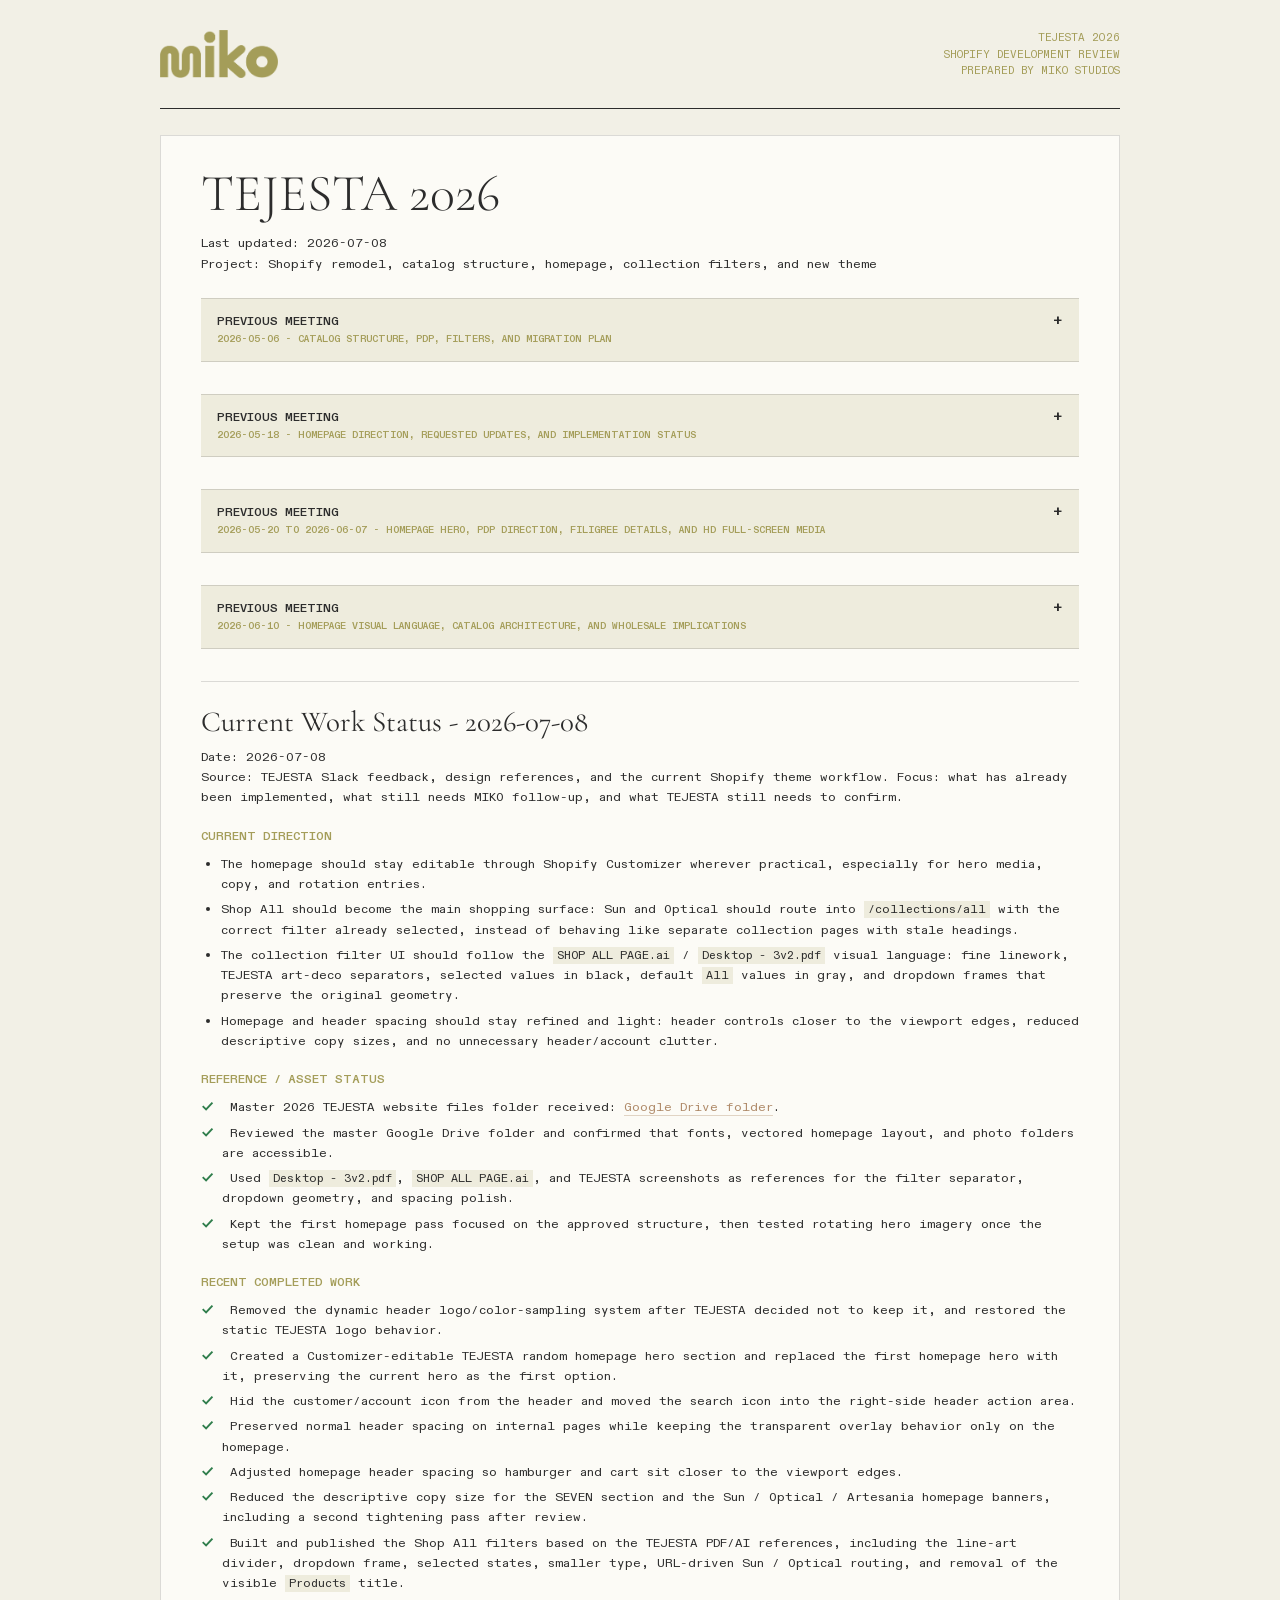
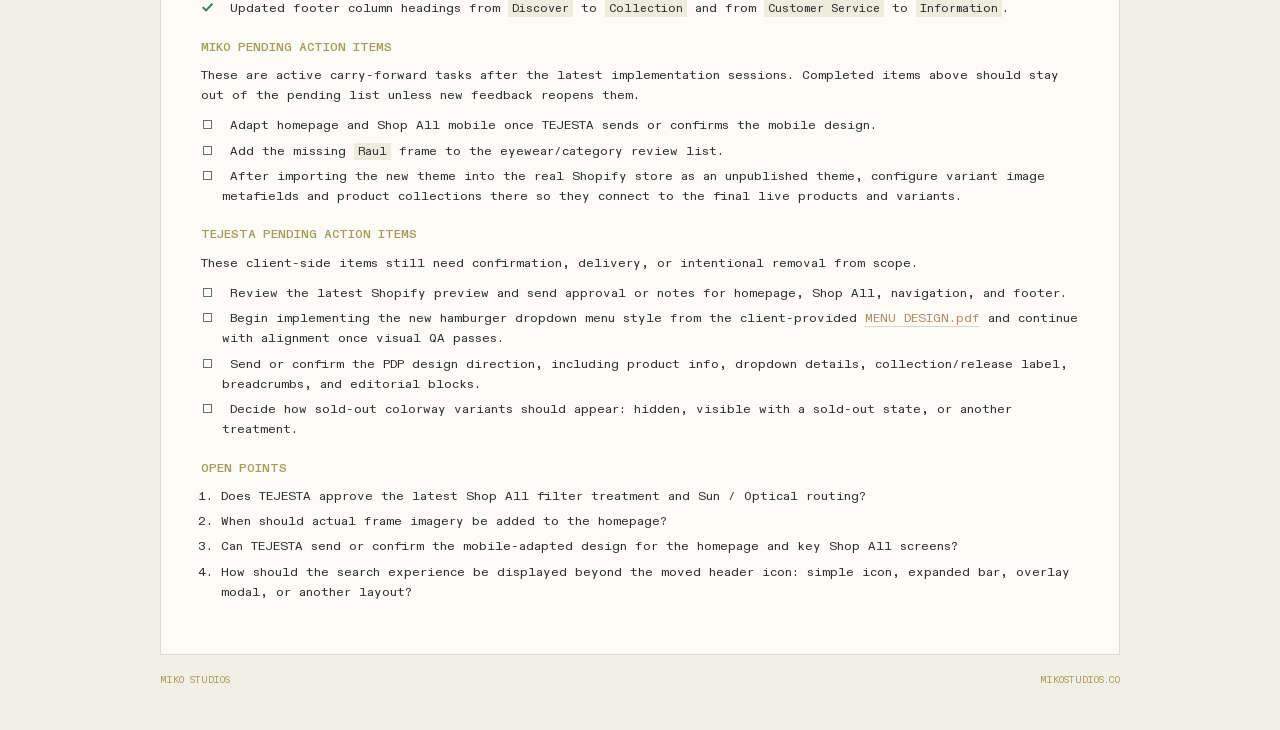
==== commit d1294790: "Update Tejesta action item and add menu design reference" ====
--- a/tejesta.html
+++ b/tejesta.html
@@ -1017,9 +1017,10 @@
 <h3>TEJESTA Pending Action Items</h3>
 <p>These client-side items still need confirmation, delivery, or intentional removal from scope.</p>
 <ul>
-<li><input disabled="" type="checkbox"> Review the latest Shopify preview and send approval or notes for homepage, Shop All, navigation, and footer.</li>
-<li><input disabled="" type="checkbox"> Send or confirm the PDP design direction, including product info, dropdown details, collection/release label, breadcrumbs, and editorial blocks.</li>
-<li><input disabled="" type="checkbox"> Decide how sold-out colorway variants should appear: hidden, visible with a sold-out state, or another treatment.</li>
+  <li><input disabled="" type="checkbox"> Review the latest Shopify preview and send approval or notes for homepage, Shop All, navigation, and footer.</li>
+  <li><input disabled="" type="checkbox"> Begin implementing the new hamburger dropdown menu style from the client-provided <a href="images/tejesta/menu-design.pdf" target="_blank" rel="noopener">MENU DESIGN.pdf</a> and continue with alignment once visual QA passes.</li>
+  <li><input disabled="" type="checkbox"> Send or confirm the PDP design direction, including product info, dropdown details, collection/release label, breadcrumbs, and editorial blocks.</li>
+  <li><input disabled="" type="checkbox"> Decide how sold-out colorway variants should appear: hidden, visible with a sold-out state, or another treatment.</li>
 </ul>
 
 <h3>Open Points</h3>
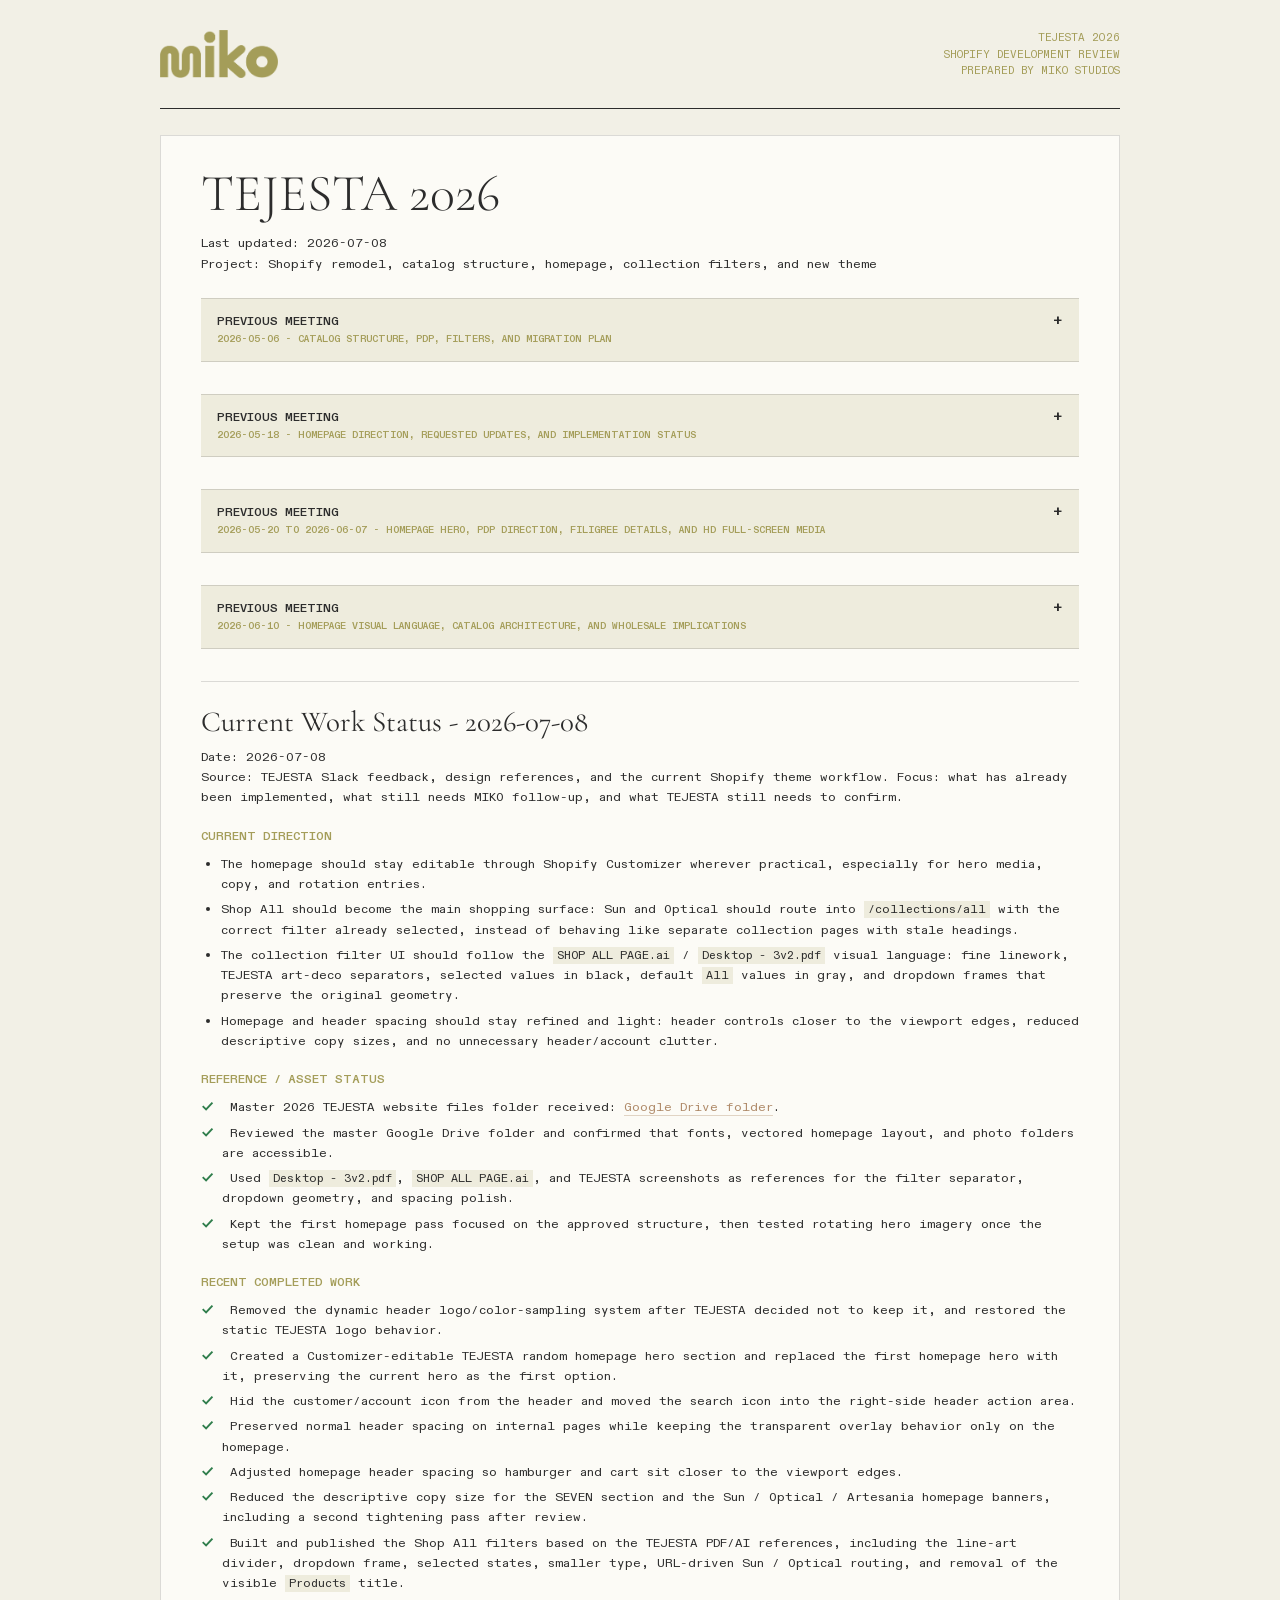
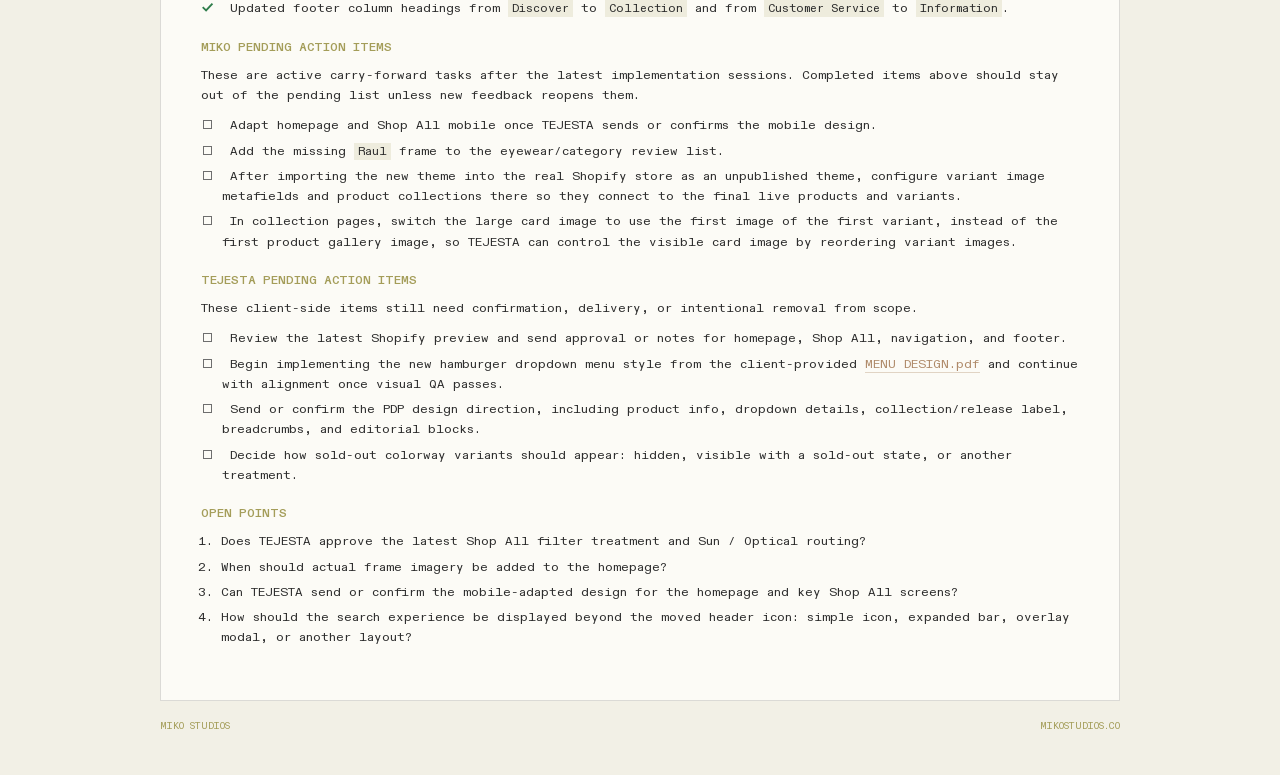
==== commit 39268018: "chore: note collection card variant image behavior in TEJESTA pending items" ====
--- a/tejesta.html
+++ b/tejesta.html
@@ -1012,6 +1012,7 @@
 <li><input disabled="" type="checkbox"> Adapt homepage and Shop All mobile once TEJESTA sends or confirms the mobile design.</li>
 <li><input disabled="" type="checkbox"> Add the missing <code>Raul</code> frame to the eyewear/category review list.</li>
 <li><input disabled="" type="checkbox"> After importing the new theme into the real Shopify store as an unpublished theme, configure variant image metafields and product collections there so they connect to the final live products and variants.</li>
+<li><input disabled="" type="checkbox"> In collection pages, switch the large card image to use the first image of the first variant, instead of the first product gallery image, so TEJESTA can control the visible card image by reordering variant images.</li>
 </ul>
 
 <h3>TEJESTA Pending Action Items</h3>
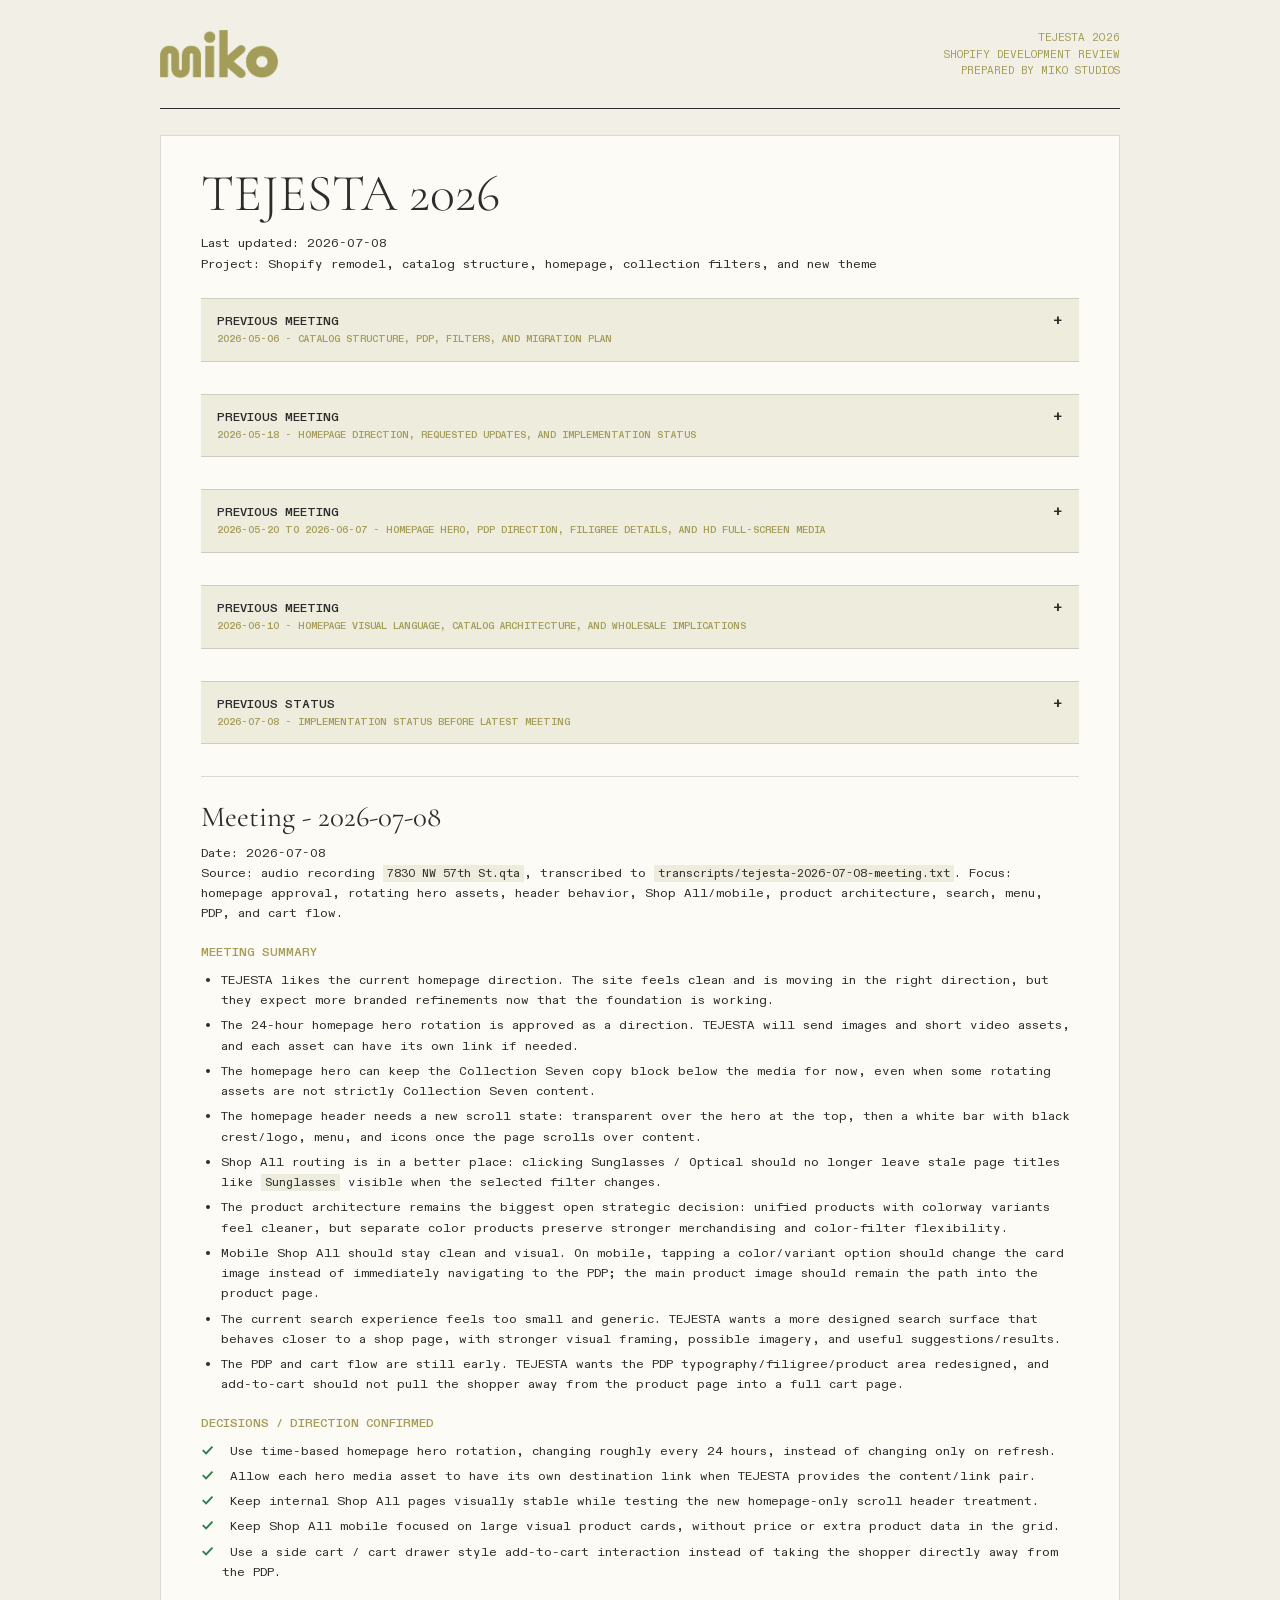
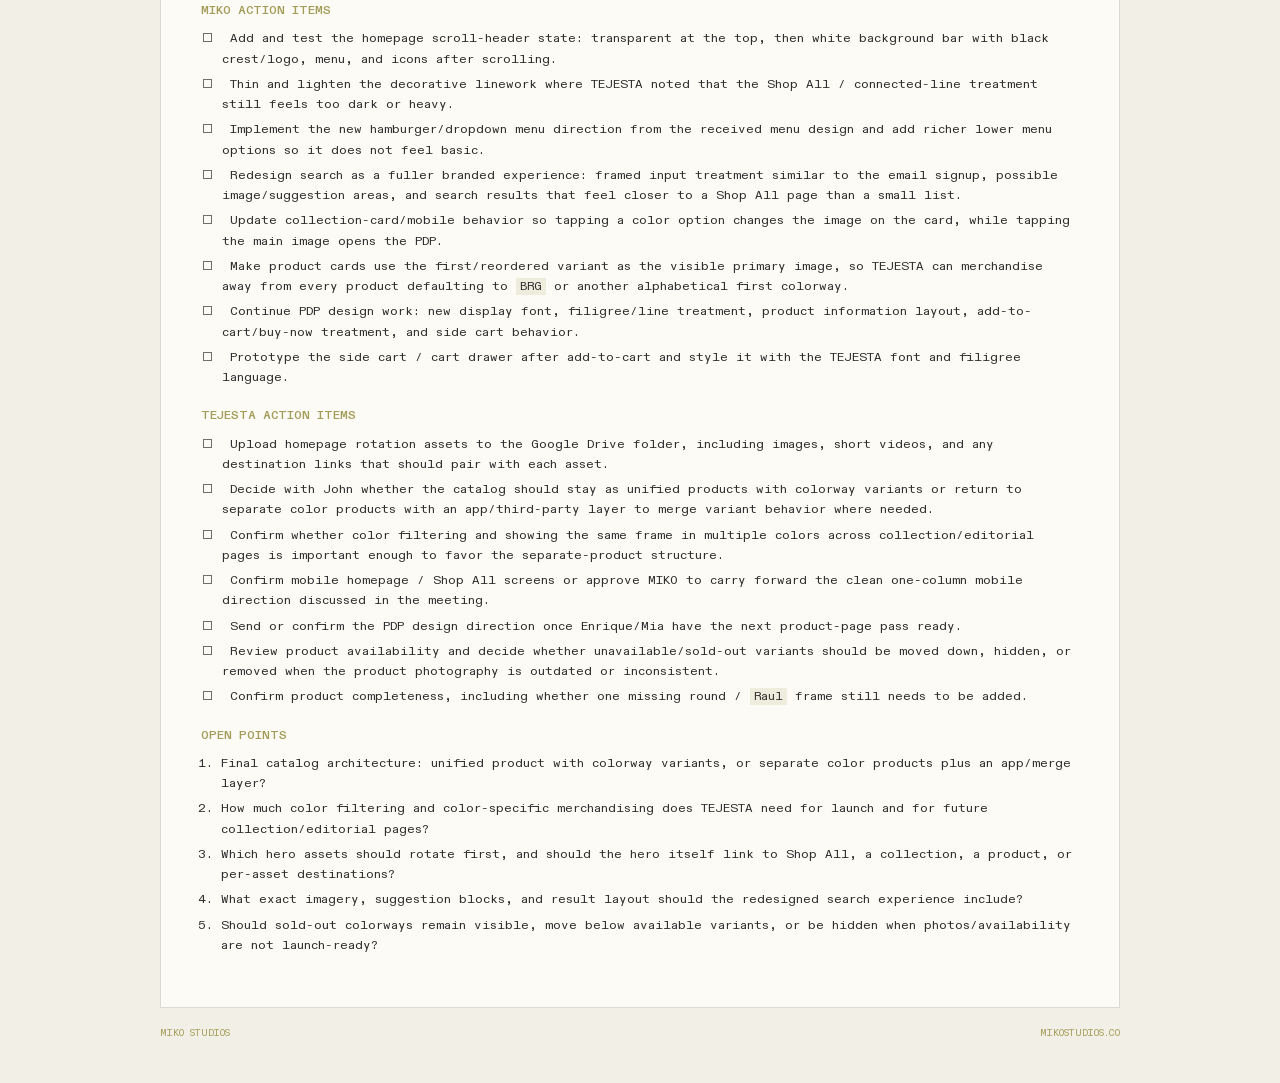
==== commit 1446e65f: "Update TEJESTA July 8 meeting summary" ====
--- a/tejesta.html
+++ b/tejesta.html
@@ -974,62 +974,92 @@
 </div>
 </details>
 
+<details class="meeting-archive">
+<summary>
+  <span class="meeting-archive__label">Previous status</span>
+  <span class="meeting-archive__meta">2026-07-08 - Implementation status before latest meeting</span>
+</summary>
+<div class="meeting-archive__content">
+<h2>Status Snapshot - 2026-07-08</h2>
+<p>Date: 2026-07-08<br>Source: TEJESTA Slack feedback, design references, and Shopify theme implementation work before the latest call.</p>
+
+<h3>Completed Before This Meeting</h3>
+<ul>
+<li><input checked="" disabled="" type="checkbox"> Master TEJESTA website assets folder reviewed, including fonts, vectored homepage layout, photo folders, <code>Desktop - 3v2.pdf</code>, and <code>SHOP ALL PAGE.ai</code>.</li>
+<li><input checked="" disabled="" type="checkbox"> Restored static header/logo behavior after TEJESTA decided not to keep the dynamic logo/color-sampling pass.</li>
+<li><input checked="" disabled="" type="checkbox"> Created a Customizer-editable random homepage hero section and kept the current hero as the first option.</li>
+<li><input checked="" disabled="" type="checkbox"> Refined header spacing, hid the customer/account icon, and moved search into the right-side header action area.</li>
+<li><input checked="" disabled="" type="checkbox"> Reduced homepage descriptive copy size for SEVEN, Sun, Optical, and Artesania content blocks.</li>
+<li><input checked="" disabled="" type="checkbox"> Built and published Shop All filters with TEJESTA linework, dropdown frames, selected states, smaller type, URL-driven Sun / Optical routing, and no visible <code>Products</code> page title.</li>
+<li><input checked="" disabled="" type="checkbox"> Updated footer headings from <code>Discover</code> to <code>Collection</code> and from <code>Customer Service</code> to <code>Information</code>.</li>
+</ul>
+
+<h3>Carry-Forward Items</h3>
+<ul>
+<li><input disabled="" type="checkbox"> Adapt homepage and Shop All mobile after TEJESTA confirms the mobile behavior or sends final mobile screens.</li>
+<li><input disabled="" type="checkbox"> Confirm whether the missing round / <code>Raul</code> frame needs to be added to the eyewear/category review list.</li>
+<li><input disabled="" type="checkbox"> After importing the new theme into the real Shopify store as an unpublished theme, configure variant image metafields and product collections on the final live products.</li>
+<li><input disabled="" type="checkbox"> Make collection cards use the first image of the selected first variant, so TEJESTA can merchandise the visible card image by reordering variants.</li>
+</ul>
+</div>
+</details>
+
 <section class="meeting-current">
-<h2>Current Work Status - 2026-07-08</h2>
-<p>Date: 2026-07-08<br>Source: TEJESTA Slack feedback, design references, and the current Shopify theme workflow. Focus: what has already been implemented, what still needs MIKO follow-up, and what TEJESTA still needs to confirm.</p>
-
-<h3>Current Direction</h3>
-<ul>
-<li>The homepage should stay editable through Shopify Customizer wherever practical, especially for hero media, copy, and rotation entries.</li>
-<li>Shop All should become the main shopping surface: Sun and Optical should route into <code>/collections/all</code> with the correct filter already selected, instead of behaving like separate collection pages with stale headings.</li>
-<li>The collection filter UI should follow the <code>SHOP ALL PAGE.ai</code> / <code>Desktop - 3v2.pdf</code> visual language: fine linework, TEJESTA art-deco separators, selected values in black, default <code>All</code> values in gray, and dropdown frames that preserve the original geometry.</li>
-<li>Homepage and header spacing should stay refined and light: header controls closer to the viewport edges, reduced descriptive copy sizes, and no unnecessary header/account clutter.</li>
-</ul>
-
-<h3>Reference / Asset Status</h3>
-<ul>
-<li><input checked="" disabled="" type="checkbox"> Master 2026 TEJESTA website files folder received: <a href="https://drive.google.com/drive/folders/1E6KA-ONhc8uz3pL1iwgGJL46i_IVVVTb?usp=sharing">Google Drive folder</a>.</li>
-<li><input checked="" disabled="" type="checkbox"> Reviewed the master Google Drive folder and confirmed that fonts, vectored homepage layout, and photo folders are accessible.</li>
-<li><input checked="" disabled="" type="checkbox"> Used <code>Desktop - 3v2.pdf</code>, <code>SHOP ALL PAGE.ai</code>, and TEJESTA screenshots as references for the filter separator, dropdown geometry, and spacing polish.</li>
-<li><input checked="" disabled="" type="checkbox"> Kept the first homepage pass focused on the approved structure, then tested rotating hero imagery once the setup was clean and working.</li>
-</ul>
-
-<h3>Recent Completed Work</h3>
-<ul>
-<li><input checked="" disabled="" type="checkbox"> Removed the dynamic header logo/color-sampling system after TEJESTA decided not to keep it, and restored the static TEJESTA logo behavior.</li>
-<li><input checked="" disabled="" type="checkbox"> Created a Customizer-editable TEJESTA random homepage hero section and replaced the first homepage hero with it, preserving the current hero as the first option.</li>
-<li><input checked="" disabled="" type="checkbox"> Hid the customer/account icon from the header and moved the search icon into the right-side header action area.</li>
-<li><input checked="" disabled="" type="checkbox"> Preserved normal header spacing on internal pages while keeping the transparent overlay behavior only on the homepage.</li>
-<li><input checked="" disabled="" type="checkbox"> Adjusted homepage header spacing so hamburger and cart sit closer to the viewport edges.</li>
-<li><input checked="" disabled="" type="checkbox"> Reduced the descriptive copy size for the SEVEN section and the Sun / Optical / Artesania homepage banners, including a second tightening pass after review.</li>
-<li><input checked="" disabled="" type="checkbox"> Built and published the Shop All filters based on the TEJESTA PDF/AI references, including the line-art divider, dropdown frame, selected states, smaller type, URL-driven Sun / Optical routing, and removal of the visible <code>Products</code> title.</li>
-<li><input checked="" disabled="" type="checkbox"> Updated footer column headings from <code>Discover</code> to <code>Collection</code> and from <code>Customer Service</code> to <code>Information</code>.</li>
-</ul>
-
-<h3>MIKO Pending Action Items</h3>
-<p>These are active carry-forward tasks after the latest implementation sessions. Completed items above should stay out of the pending list unless new feedback reopens them.</p>
-<ul>
-<li><input disabled="" type="checkbox"> Adapt homepage and Shop All mobile once TEJESTA sends or confirms the mobile design.</li>
-<li><input disabled="" type="checkbox"> Add the missing <code>Raul</code> frame to the eyewear/category review list.</li>
-<li><input disabled="" type="checkbox"> After importing the new theme into the real Shopify store as an unpublished theme, configure variant image metafields and product collections there so they connect to the final live products and variants.</li>
-<li><input disabled="" type="checkbox"> In collection pages, switch the large card image to use the first image of the first variant, instead of the first product gallery image, so TEJESTA can control the visible card image by reordering variant images.</li>
-</ul>
-
-<h3>TEJESTA Pending Action Items</h3>
-<p>These client-side items still need confirmation, delivery, or intentional removal from scope.</p>
-<ul>
-  <li><input disabled="" type="checkbox"> Review the latest Shopify preview and send approval or notes for homepage, Shop All, navigation, and footer.</li>
-  <li><input disabled="" type="checkbox"> Begin implementing the new hamburger dropdown menu style from the client-provided <a href="images/tejesta/menu-design.pdf" target="_blank" rel="noopener">MENU DESIGN.pdf</a> and continue with alignment once visual QA passes.</li>
-  <li><input disabled="" type="checkbox"> Send or confirm the PDP design direction, including product info, dropdown details, collection/release label, breadcrumbs, and editorial blocks.</li>
-  <li><input disabled="" type="checkbox"> Decide how sold-out colorway variants should appear: hidden, visible with a sold-out state, or another treatment.</li>
+<h2>Meeting - 2026-07-08</h2>
+<p>Date: 2026-07-08<br>Source: audio recording <code>7830 NW 57th St.qta</code>, transcribed to <code>transcripts/tejesta-2026-07-08-meeting.txt</code>. Focus: homepage approval, rotating hero assets, header behavior, Shop All/mobile, product architecture, search, menu, PDP, and cart flow.</p>
+
+<h3>Meeting Summary</h3>
+<ul>
+<li>TEJESTA likes the current homepage direction. The site feels clean and is moving in the right direction, but they expect more branded refinements now that the foundation is working.</li>
+<li>The 24-hour homepage hero rotation is approved as a direction. TEJESTA will send images and short video assets, and each asset can have its own link if needed.</li>
+<li>The homepage hero can keep the Collection Seven copy block below the media for now, even when some rotating assets are not strictly Collection Seven content.</li>
+<li>The homepage header needs a new scroll state: transparent over the hero at the top, then a white bar with black crest/logo, menu, and icons once the page scrolls over content.</li>
+<li>Shop All routing is in a better place: clicking Sunglasses / Optical should no longer leave stale page titles like <code>Sunglasses</code> visible when the selected filter changes.</li>
+<li>The product architecture remains the biggest open strategic decision: unified products with colorway variants feel cleaner, but separate color products preserve stronger merchandising and color-filter flexibility.</li>
+<li>Mobile Shop All should stay clean and visual. On mobile, tapping a color/variant option should change the card image instead of immediately navigating to the PDP; the main product image should remain the path into the product page.</li>
+<li>The current search experience feels too small and generic. TEJESTA wants a more designed search surface that behaves closer to a shop page, with stronger visual framing, possible imagery, and useful suggestions/results.</li>
+<li>The PDP and cart flow are still early. TEJESTA wants the PDP typography/filigree/product area redesigned, and add-to-cart should not pull the shopper away from the product page into a full cart page.</li>
+</ul>
+
+<h3>Decisions / Direction Confirmed</h3>
+<ul>
+<li><input checked="" disabled="" type="checkbox"> Use time-based homepage hero rotation, changing roughly every 24 hours, instead of changing only on refresh.</li>
+<li><input checked="" disabled="" type="checkbox"> Allow each hero media asset to have its own destination link when TEJESTA provides the content/link pair.</li>
+<li><input checked="" disabled="" type="checkbox"> Keep internal Shop All pages visually stable while testing the new homepage-only scroll header treatment.</li>
+<li><input checked="" disabled="" type="checkbox"> Keep Shop All mobile focused on large visual product cards, without price or extra product data in the grid.</li>
+<li><input checked="" disabled="" type="checkbox"> Use a side cart / cart drawer style add-to-cart interaction instead of taking the shopper directly away from the PDP.</li>
+</ul>
+
+<h3>MIKO Action Items</h3>
+<ul>
+<li><input disabled="" type="checkbox"> Add and test the homepage scroll-header state: transparent at the top, then white background bar with black crest/logo, menu, and icons after scrolling.</li>
+<li><input disabled="" type="checkbox"> Thin and lighten the decorative linework where TEJESTA noted that the Shop All / connected-line treatment still feels too dark or heavy.</li>
+<li><input disabled="" type="checkbox"> Implement the new hamburger/dropdown menu direction from the received menu design and add richer lower menu options so it does not feel basic.</li>
+<li><input disabled="" type="checkbox"> Redesign search as a fuller branded experience: framed input treatment similar to the email signup, possible image/suggestion areas, and search results that feel closer to a Shop All page than a small list.</li>
+<li><input disabled="" type="checkbox"> Update collection-card/mobile behavior so tapping a color option changes the image on the card, while tapping the main image opens the PDP.</li>
+<li><input disabled="" type="checkbox"> Make product cards use the first/reordered variant as the visible primary image, so TEJESTA can merchandise away from every product defaulting to <code>BRG</code> or another alphabetical first colorway.</li>
+<li><input disabled="" type="checkbox"> Continue PDP design work: new display font, filigree/line treatment, product information layout, add-to-cart/buy-now treatment, and side cart behavior.</li>
+<li><input disabled="" type="checkbox"> Prototype the side cart / cart drawer after add-to-cart and style it with the TEJESTA font and filigree language.</li>
+</ul>
+
+<h3>TEJESTA Action Items</h3>
+<ul>
+<li><input disabled="" type="checkbox"> Upload homepage rotation assets to the Google Drive folder, including images, short videos, and any destination links that should pair with each asset.</li>
+<li><input disabled="" type="checkbox"> Decide with John whether the catalog should stay as unified products with colorway variants or return to separate color products with an app/third-party layer to merge variant behavior where needed.</li>
+<li><input disabled="" type="checkbox"> Confirm whether color filtering and showing the same frame in multiple colors across collection/editorial pages is important enough to favor the separate-product structure.</li>
+<li><input disabled="" type="checkbox"> Confirm mobile homepage / Shop All screens or approve MIKO to carry forward the clean one-column mobile direction discussed in the meeting.</li>
+<li><input disabled="" type="checkbox"> Send or confirm the PDP design direction once Enrique/Mia have the next product-page pass ready.</li>
+<li><input disabled="" type="checkbox"> Review product availability and decide whether unavailable/sold-out variants should be moved down, hidden, or removed when the product photography is outdated or inconsistent.</li>
+<li><input disabled="" type="checkbox"> Confirm product completeness, including whether one missing round / <code>Raul</code> frame still needs to be added.</li>
 </ul>
 
 <h3>Open Points</h3>
 <ol>
-<li>Does TEJESTA approve the latest Shop All filter treatment and Sun / Optical routing?</li>
-<li>When should actual frame imagery be added to the homepage?</li>
-<li>Can TEJESTA send or confirm the mobile-adapted design for the homepage and key Shop All screens?</li>
-<li>How should the search experience be displayed beyond the moved header icon: simple icon, expanded bar, overlay modal, or another layout?</li>
+<li>Final catalog architecture: unified product with colorway variants, or separate color products plus an app/merge layer?</li>
+<li>How much color filtering and color-specific merchandising does TEJESTA need for launch and for future collection/editorial pages?</li>
+<li>Which hero assets should rotate first, and should the hero itself link to Shop All, a collection, a product, or per-asset destinations?</li>
+<li>What exact imagery, suggestion blocks, and result layout should the redesigned search experience include?</li>
+<li>Should sold-out colorways remain visible, move below available variants, or be hidden when photos/availability are not launch-ready?</li>
 </ol>
 </section>
 
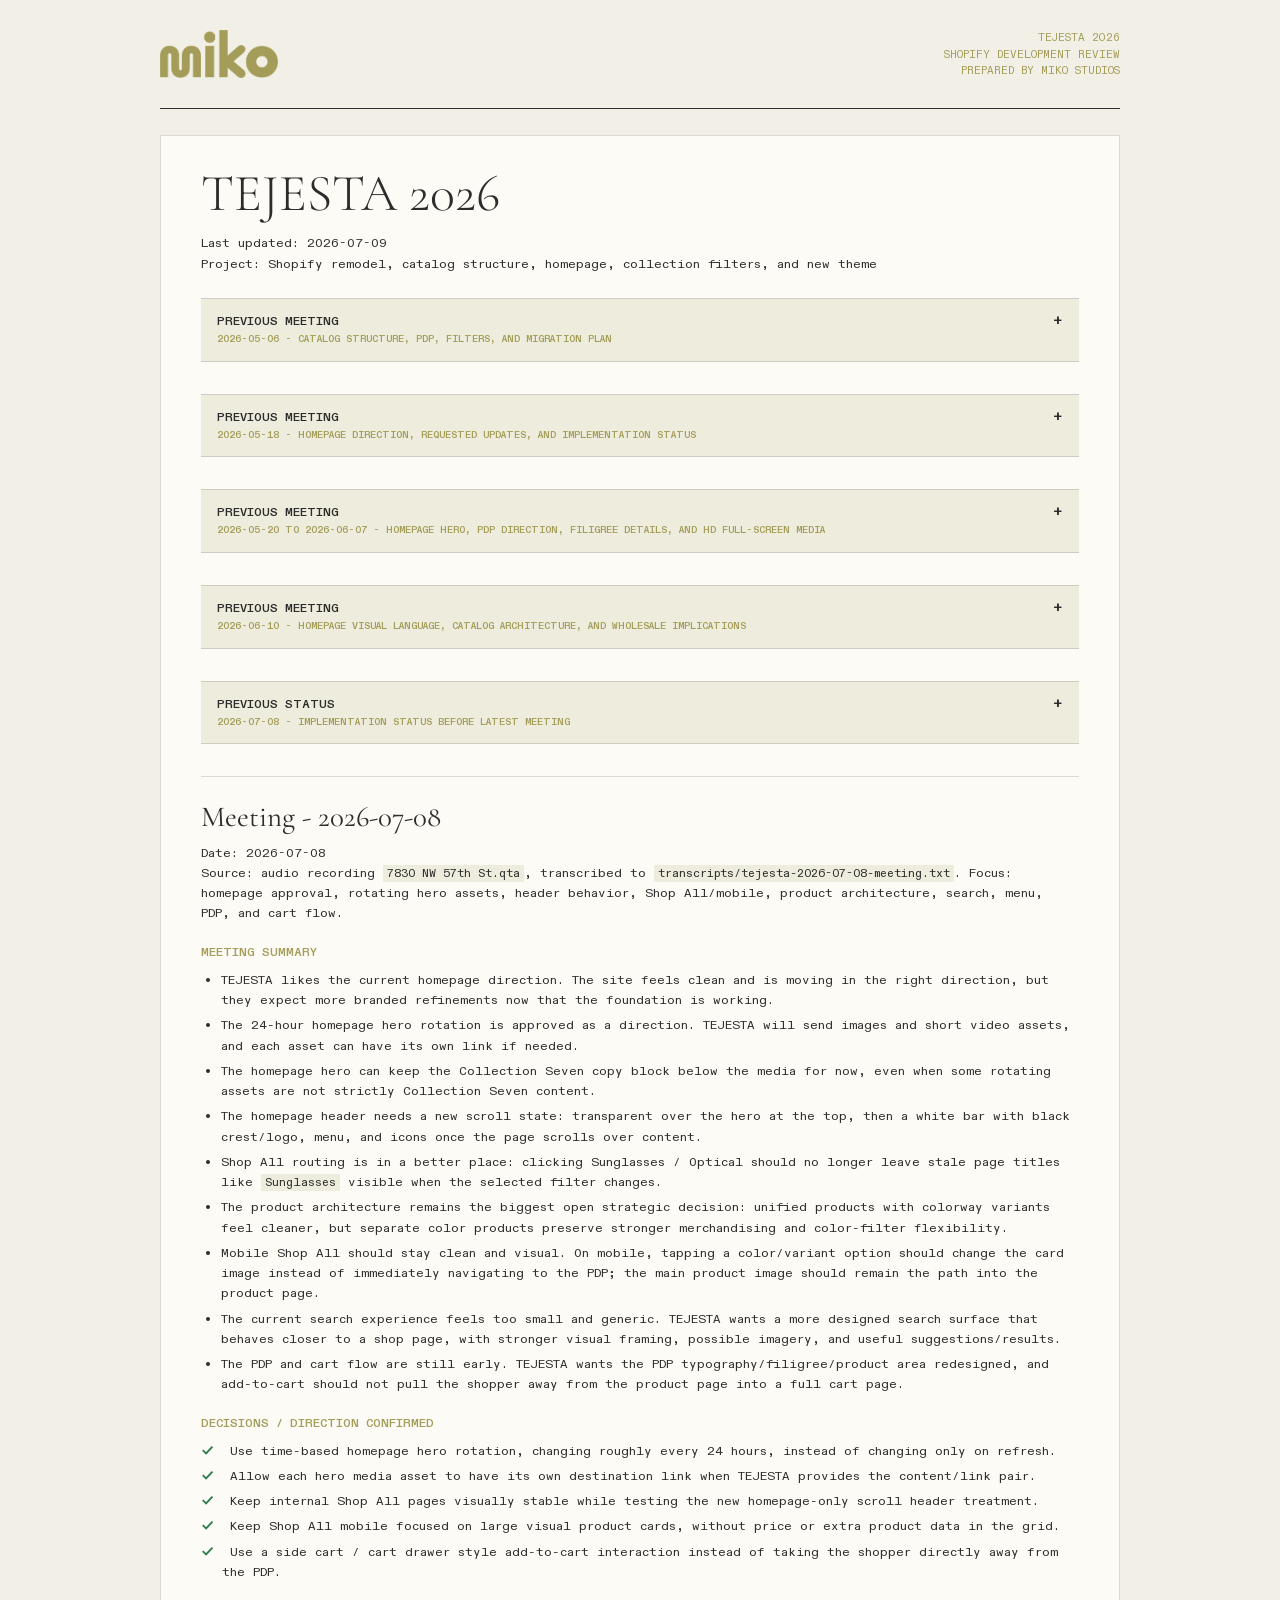
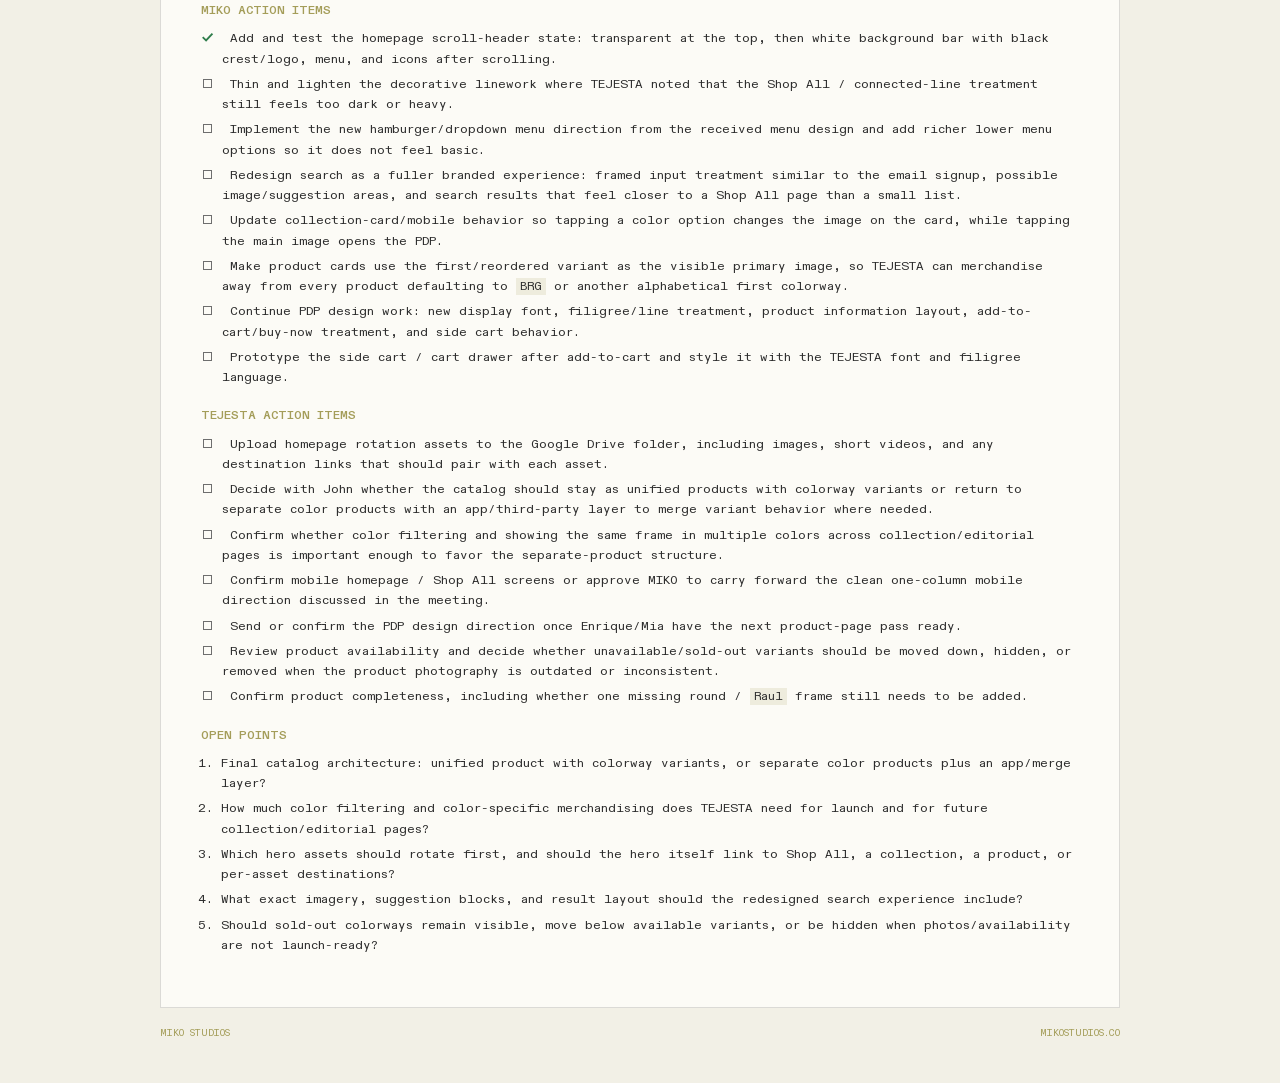
==== commit ee5f32d5: "docs: mark homepage scroll header complete" ====
--- a/tejesta.html
+++ b/tejesta.html
@@ -473,7 +473,7 @@
     </header>
     <main>
       <h1>TEJESTA 2026</h1>
-<p>Last updated: 2026-07-08<br>Project: Shopify remodel, catalog structure, homepage, collection filters, and new theme</p>
+<p>Last updated: 2026-07-09<br>Project: Shopify remodel, catalog structure, homepage, collection filters, and new theme</p>
 <details class="meeting-archive">
 <summary>
   <span class="meeting-archive__label">Previous meeting</span>
@@ -1032,7 +1032,7 @@
 
 <h3>MIKO Action Items</h3>
 <ul>
-<li><input disabled="" type="checkbox"> Add and test the homepage scroll-header state: transparent at the top, then white background bar with black crest/logo, menu, and icons after scrolling.</li>
+<li><input checked="" disabled="" type="checkbox"> Add and test the homepage scroll-header state: transparent at the top, then white background bar with black crest/logo, menu, and icons after scrolling.</li>
 <li><input disabled="" type="checkbox"> Thin and lighten the decorative linework where TEJESTA noted that the Shop All / connected-line treatment still feels too dark or heavy.</li>
 <li><input disabled="" type="checkbox"> Implement the new hamburger/dropdown menu direction from the received menu design and add richer lower menu options so it does not feel basic.</li>
 <li><input disabled="" type="checkbox"> Redesign search as a fuller branded experience: framed input treatment similar to the email signup, possible image/suggestion areas, and search results that feel closer to a Shop All page than a small list.</li>
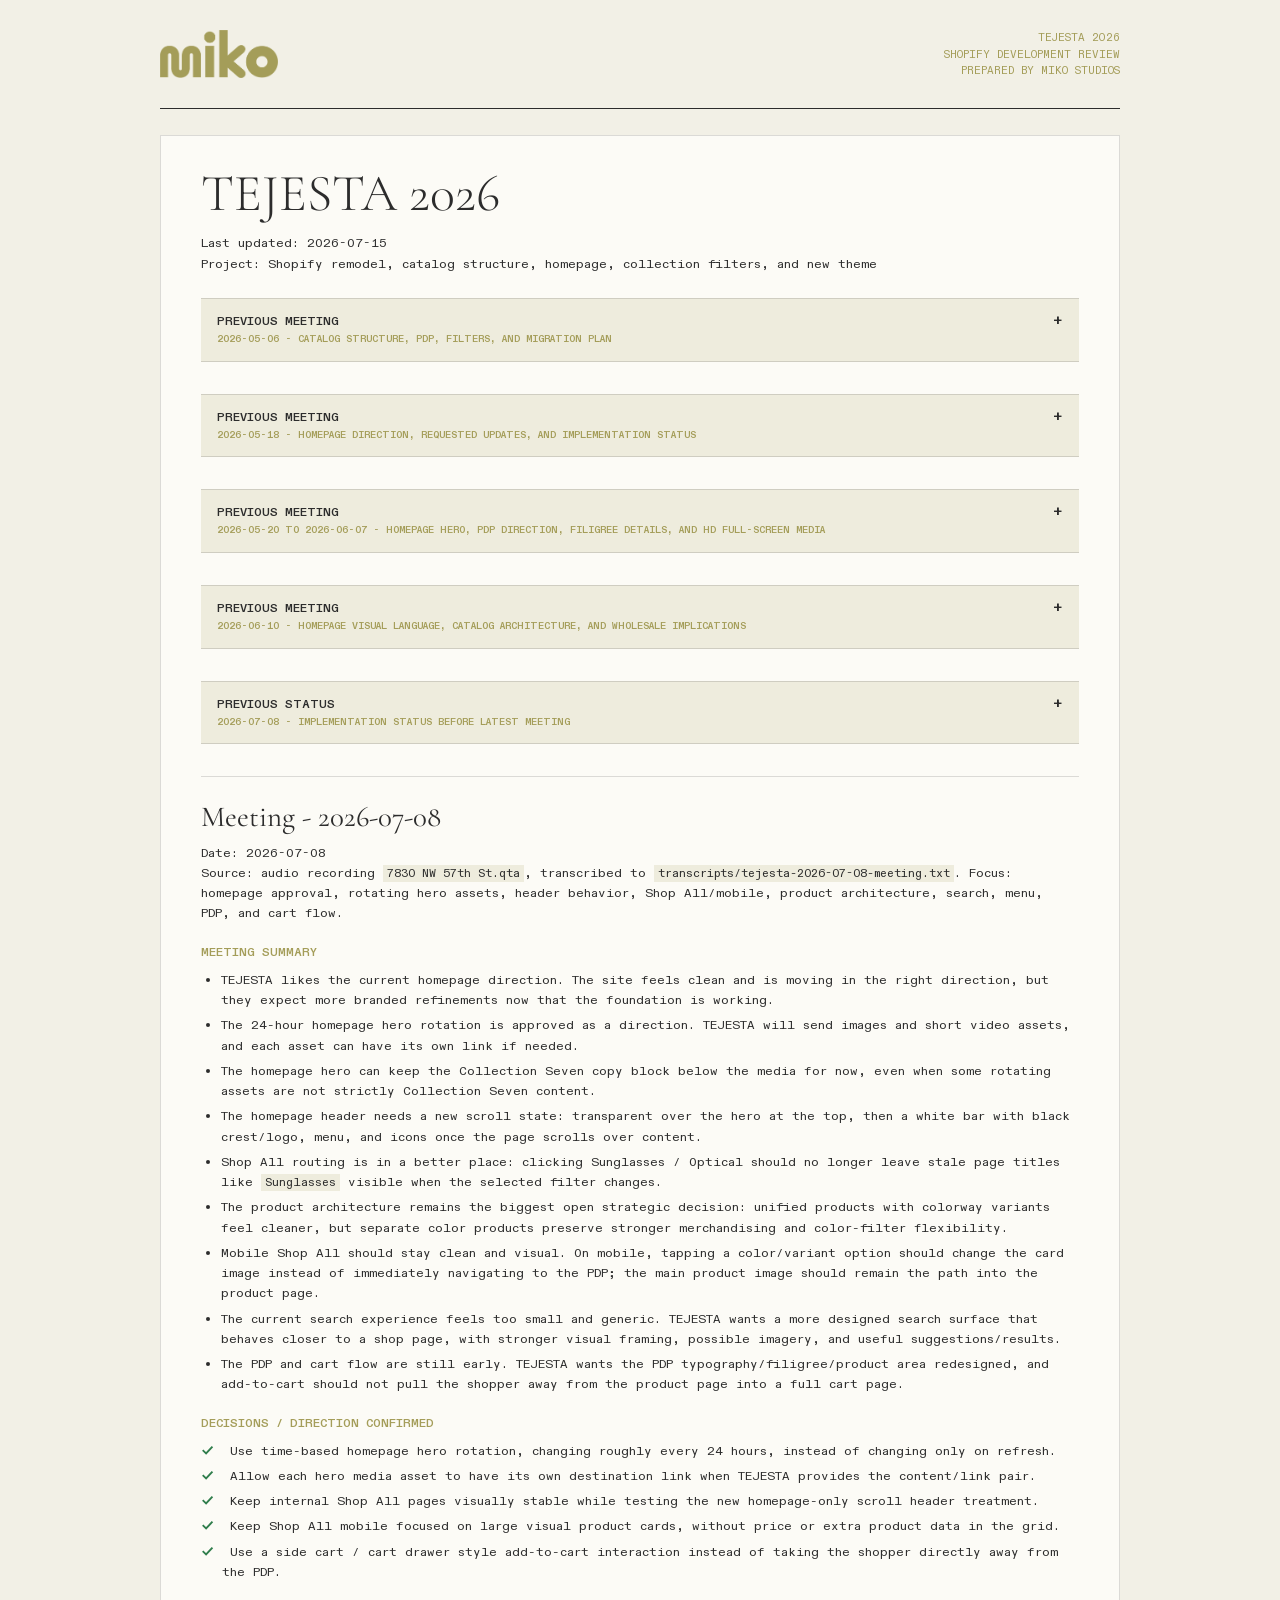
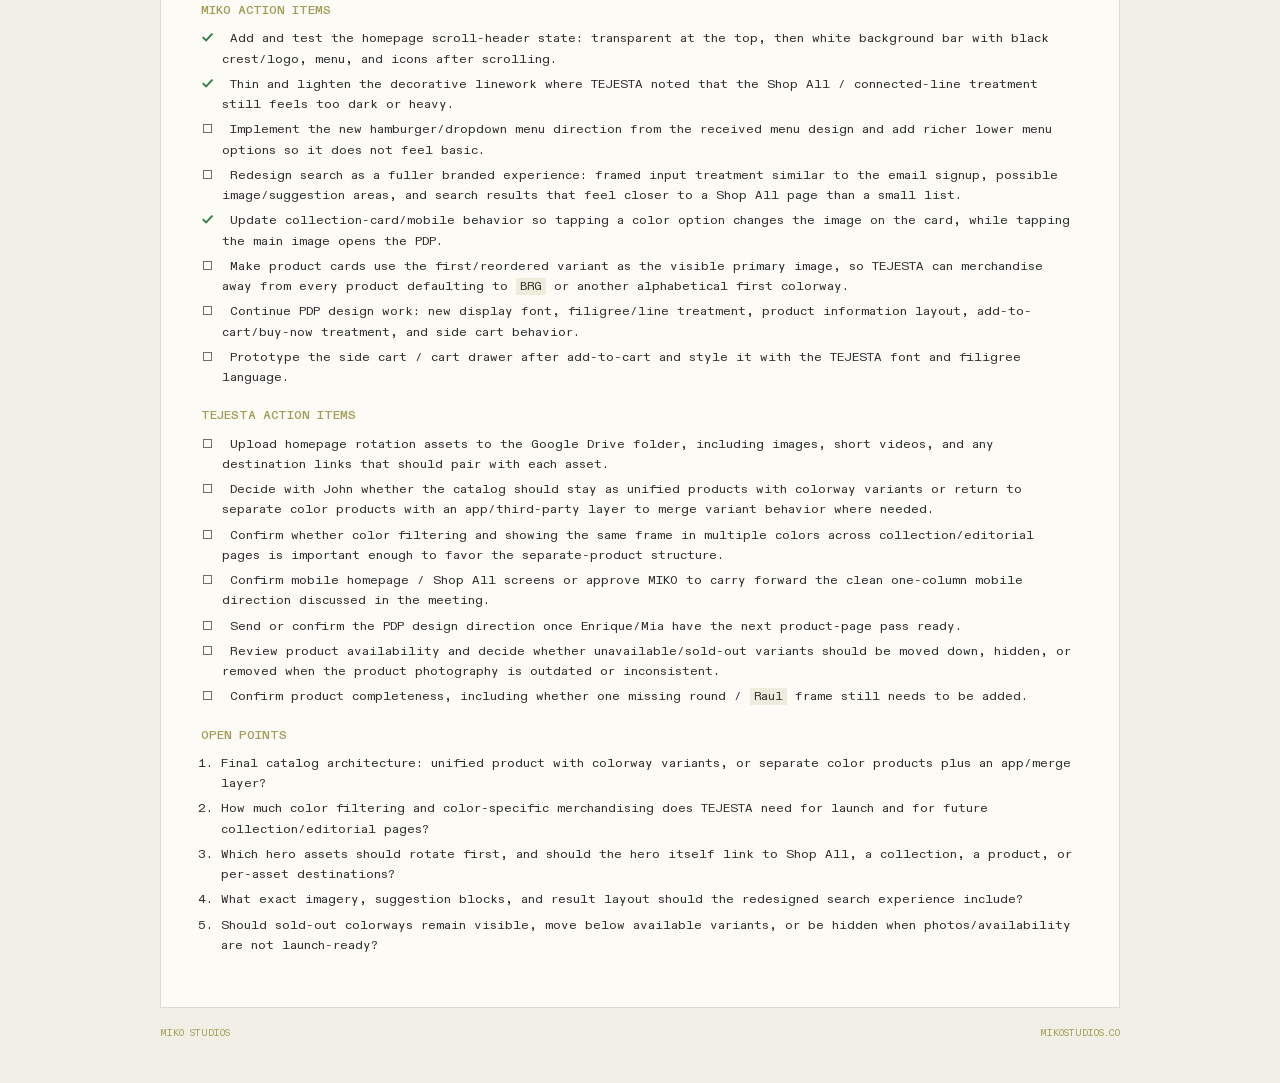
==== commit e549a7ee: "docs: mark TEJESTA action items complete" ====
--- a/tejesta.html
+++ b/tejesta.html
@@ -473,7 +473,7 @@
     </header>
     <main>
       <h1>TEJESTA 2026</h1>
-<p>Last updated: 2026-07-09<br>Project: Shopify remodel, catalog structure, homepage, collection filters, and new theme</p>
+<p>Last updated: 2026-07-15<br>Project: Shopify remodel, catalog structure, homepage, collection filters, and new theme</p>
 <details class="meeting-archive">
 <summary>
   <span class="meeting-archive__label">Previous meeting</span>
@@ -1033,10 +1033,10 @@
 <h3>MIKO Action Items</h3>
 <ul>
 <li><input checked="" disabled="" type="checkbox"> Add and test the homepage scroll-header state: transparent at the top, then white background bar with black crest/logo, menu, and icons after scrolling.</li>
-<li><input disabled="" type="checkbox"> Thin and lighten the decorative linework where TEJESTA noted that the Shop All / connected-line treatment still feels too dark or heavy.</li>
+<li><input checked="" disabled="" type="checkbox"> Thin and lighten the decorative linework where TEJESTA noted that the Shop All / connected-line treatment still feels too dark or heavy.</li>
 <li><input disabled="" type="checkbox"> Implement the new hamburger/dropdown menu direction from the received menu design and add richer lower menu options so it does not feel basic.</li>
 <li><input disabled="" type="checkbox"> Redesign search as a fuller branded experience: framed input treatment similar to the email signup, possible image/suggestion areas, and search results that feel closer to a Shop All page than a small list.</li>
-<li><input disabled="" type="checkbox"> Update collection-card/mobile behavior so tapping a color option changes the image on the card, while tapping the main image opens the PDP.</li>
+<li><input checked="" disabled="" type="checkbox"> Update collection-card/mobile behavior so tapping a color option changes the image on the card, while tapping the main image opens the PDP.</li>
 <li><input disabled="" type="checkbox"> Make product cards use the first/reordered variant as the visible primary image, so TEJESTA can merchandise away from every product defaulting to <code>BRG</code> or another alphabetical first colorway.</li>
 <li><input disabled="" type="checkbox"> Continue PDP design work: new display font, filigree/line treatment, product information layout, add-to-cart/buy-now treatment, and side cart behavior.</li>
 <li><input disabled="" type="checkbox"> Prototype the side cart / cart drawer after add-to-cart and style it with the TEJESTA font and filigree language.</li>
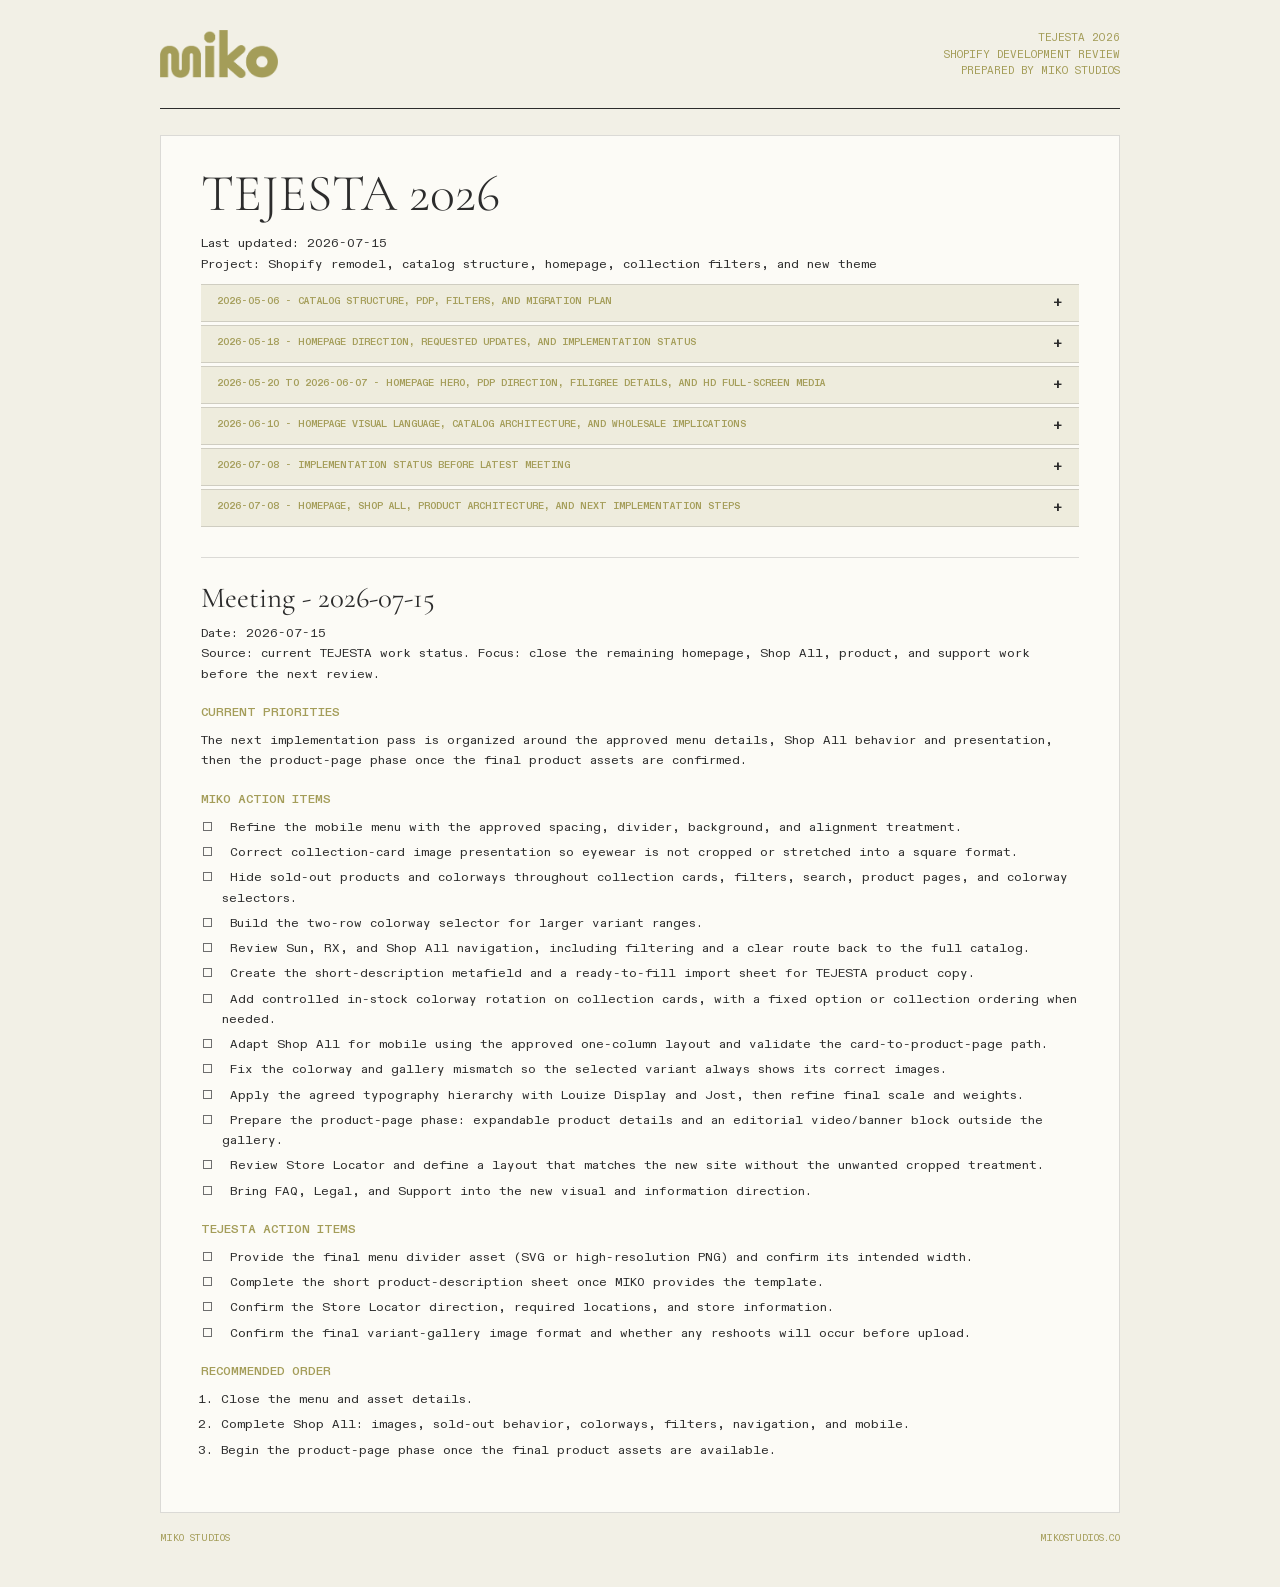
==== commit 06b6a49b: "Update TEJESTA July 15 meeting status" ====
--- a/tejesta.html
+++ b/tejesta.html
@@ -274,7 +274,7 @@
     }
 
     .meeting-archive {
-      margin: 24px 0 32px;
+      margin: 3px 0 0;
       border-top: 1px solid var(--rule);
       border-bottom: 1px solid var(--rule);
       background: var(--olive-soft);
@@ -283,8 +283,8 @@
     .meeting-archive > summary {
       display: grid;
       grid-template-columns: minmax(0, 1fr) auto;
-      gap: 4px 18px;
-      padding: 14px 16px;
+      gap: 0 18px;
+      padding: 10px 16px;
       color: var(--olive);
       cursor: pointer;
       font-family: var(--mono);
@@ -314,15 +314,9 @@
       content: "-";
     }
 
-    .meeting-archive__label {
+    .meeting-archive__meta {
       grid-column: 1;
       grid-row: 1;
-      color: var(--charcoal);
-    }
-
-    .meeting-archive__meta {
-      grid-column: 1 / -1;
-      grid-row: 2;
       color: var(--olive);
       font-size: 10px;
       text-align: left;
@@ -476,7 +470,6 @@
 <p>Last updated: 2026-07-15<br>Project: Shopify remodel, catalog structure, homepage, collection filters, and new theme</p>
 <details class="meeting-archive">
 <summary>
-  <span class="meeting-archive__label">Previous meeting</span>
   <span class="meeting-archive__meta">2026-05-06 - Catalog structure, PDP, filters, and migration plan</span>
 </summary>
 <div class="meeting-archive__content">
@@ -701,7 +694,6 @@
 
 <details class="meeting-archive">
 <summary>
-  <span class="meeting-archive__label">Previous meeting</span>
   <span class="meeting-archive__meta">2026-05-18 - Homepage direction, requested updates, and implementation status</span>
 </summary>
 <div class="meeting-archive__content">
@@ -784,7 +776,6 @@
 
 <details class="meeting-archive">
 <summary>
-  <span class="meeting-archive__label">Previous meeting</span>
   <span class="meeting-archive__meta">2026-05-20 to 2026-06-07 - Homepage hero, PDP direction, filigree details, and HD full-screen media</span>
 </summary>
 <div class="meeting-archive__content">
@@ -909,7 +900,6 @@
 
 <details class="meeting-archive">
 <summary>
-  <span class="meeting-archive__label">Previous meeting</span>
   <span class="meeting-archive__meta">2026-06-10 - Homepage visual language, catalog architecture, and wholesale implications</span>
 </summary>
 <div class="meeting-archive__content">
@@ -976,7 +966,6 @@
 
 <details class="meeting-archive">
 <summary>
-  <span class="meeting-archive__label">Previous status</span>
   <span class="meeting-archive__meta">2026-07-08 - Implementation status before latest meeting</span>
 </summary>
 <div class="meeting-archive__content">
@@ -1004,6 +993,11 @@
 </div>
 </details>
 
+<details class="meeting-archive">
+<summary>
+  <span class="meeting-archive__meta">2026-07-08 - Homepage, Shop All, product architecture, and next implementation steps</span>
+</summary>
+<div class="meeting-archive__content">
 <section class="meeting-current">
 <h2>Meeting - 2026-07-08</h2>
 <p>Date: 2026-07-08<br>Source: audio recording <code>7830 NW 57th St.qta</code>, transcribed to <code>transcripts/tejesta-2026-07-08-meeting.txt</code>. Focus: homepage approval, rotating hero assets, header behavior, Shop All/mobile, product architecture, search, menu, PDP, and cart flow.</p>
@@ -1062,6 +1056,48 @@
 <li>Should sold-out colorways remain visible, move below available variants, or be hidden when photos/availability are not launch-ready?</li>
 </ol>
 </section>
+</div>
+</details>
+
+<section class="meeting-current">
+<h2>Meeting - 2026-07-15</h2>
+<p>Date: 2026-07-15<br>Source: current TEJESTA work status. Focus: close the remaining homepage, Shop All, product, and support work before the next review.</p>
+
+<h3>Current Priorities</h3>
+<p>The next implementation pass is organized around the approved menu details, Shop All behavior and presentation, then the product-page phase once the final product assets are confirmed.</p>
+
+<h3>MIKO Action Items</h3>
+<ul>
+<li><input disabled="" type="checkbox"> Refine the mobile menu with the approved spacing, divider, background, and alignment treatment.</li>
+<li><input disabled="" type="checkbox"> Correct collection-card image presentation so eyewear is not cropped or stretched into a square format.</li>
+<li><input disabled="" type="checkbox"> Hide sold-out products and colorways throughout collection cards, filters, search, product pages, and colorway selectors.</li>
+<li><input disabled="" type="checkbox"> Build the two-row colorway selector for larger variant ranges.</li>
+<li><input disabled="" type="checkbox"> Review Sun, RX, and Shop All navigation, including filtering and a clear route back to the full catalog.</li>
+<li><input disabled="" type="checkbox"> Create the short-description metafield and a ready-to-fill import sheet for TEJESTA product copy.</li>
+<li><input disabled="" type="checkbox"> Add controlled in-stock colorway rotation on collection cards, with a fixed option or collection ordering when needed.</li>
+<li><input disabled="" type="checkbox"> Adapt Shop All for mobile using the approved one-column layout and validate the card-to-product-page path.</li>
+<li><input disabled="" type="checkbox"> Fix the colorway and gallery mismatch so the selected variant always shows its correct images.</li>
+<li><input disabled="" type="checkbox"> Apply the agreed typography hierarchy with Louize Display and Jost, then refine final scale and weights.</li>
+<li><input disabled="" type="checkbox"> Prepare the product-page phase: expandable product details and an editorial video/banner block outside the gallery.</li>
+<li><input disabled="" type="checkbox"> Review Store Locator and define a layout that matches the new site without the unwanted cropped treatment.</li>
+<li><input disabled="" type="checkbox"> Bring FAQ, Legal, and Support into the new visual and information direction.</li>
+</ul>
+
+<h3>TEJESTA Action Items</h3>
+<ul>
+<li><input disabled="" type="checkbox"> Provide the final menu divider asset (SVG or high-resolution PNG) and confirm its intended width.</li>
+<li><input disabled="" type="checkbox"> Complete the short product-description sheet once MIKO provides the template.</li>
+<li><input disabled="" type="checkbox"> Confirm the Store Locator direction, required locations, and store information.</li>
+<li><input disabled="" type="checkbox"> Confirm the final variant-gallery image format and whether any reshoots will occur before upload.</li>
+</ul>
+
+<h3>Recommended Order</h3>
+<ol>
+<li>Close the menu and asset details.</li>
+<li>Complete Shop All: images, sold-out behavior, colorways, filters, navigation, and mobile.</li>
+<li>Begin the product-page phase once the final product assets are available.</li>
+</ol>
+</section>
 
     </main>
     <footer class="doc-footer">
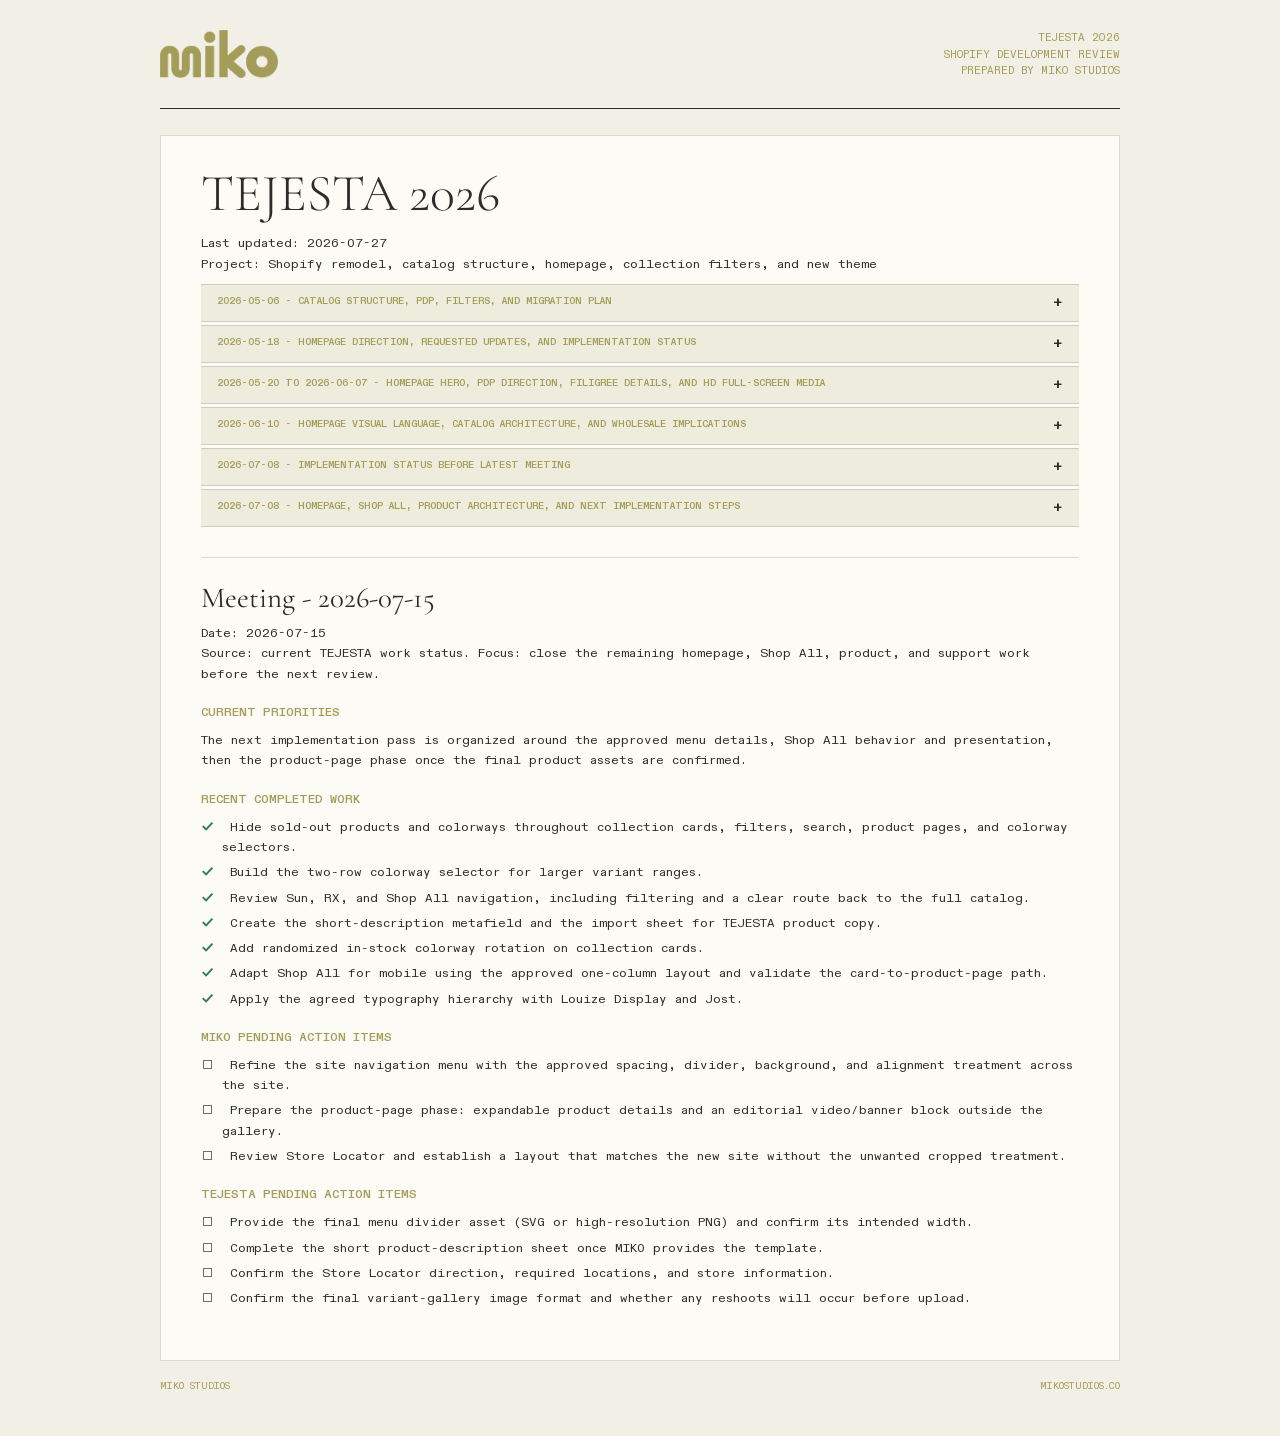
==== commit d921141e: "Update TEJESTA July 15 task status" ====
--- a/tejesta.html
+++ b/tejesta.html
@@ -467,7 +467,7 @@
     </header>
     <main>
       <h1>TEJESTA 2026</h1>
-<p>Last updated: 2026-07-15<br>Project: Shopify remodel, catalog structure, homepage, collection filters, and new theme</p>
+<p>Last updated: 2026-07-27<br>Project: Shopify remodel, catalog structure, homepage, collection filters, and new theme</p>
 <details class="meeting-archive">
 <summary>
   <span class="meeting-archive__meta">2026-05-06 - Catalog structure, PDP, filters, and migration plan</span>
@@ -1066,24 +1066,25 @@
 <h3>Current Priorities</h3>
 <p>The next implementation pass is organized around the approved menu details, Shop All behavior and presentation, then the product-page phase once the final product assets are confirmed.</p>
 
-<h3>MIKO Action Items</h3>
-<ul>
-<li><input disabled="" type="checkbox"> Refine the mobile menu with the approved spacing, divider, background, and alignment treatment.</li>
-<li><input disabled="" type="checkbox"> Correct collection-card image presentation so eyewear is not cropped or stretched into a square format.</li>
-<li><input disabled="" type="checkbox"> Hide sold-out products and colorways throughout collection cards, filters, search, product pages, and colorway selectors.</li>
-<li><input disabled="" type="checkbox"> Build the two-row colorway selector for larger variant ranges.</li>
-<li><input disabled="" type="checkbox"> Review Sun, RX, and Shop All navigation, including filtering and a clear route back to the full catalog.</li>
-<li><input disabled="" type="checkbox"> Create the short-description metafield and a ready-to-fill import sheet for TEJESTA product copy.</li>
-<li><input disabled="" type="checkbox"> Add controlled in-stock colorway rotation on collection cards, with a fixed option or collection ordering when needed.</li>
-<li><input disabled="" type="checkbox"> Adapt Shop All for mobile using the approved one-column layout and validate the card-to-product-page path.</li>
-<li><input disabled="" type="checkbox"> Fix the colorway and gallery mismatch so the selected variant always shows its correct images.</li>
-<li><input disabled="" type="checkbox"> Apply the agreed typography hierarchy with Louize Display and Jost, then refine final scale and weights.</li>
+<h3>Recent Completed Work</h3>
+<ul>
+<li><input checked="" disabled="" type="checkbox"> Hide sold-out products and colorways throughout collection cards, filters, search, product pages, and colorway selectors.</li>
+<li><input checked="" disabled="" type="checkbox"> Build the two-row colorway selector for larger variant ranges.</li>
+<li><input checked="" disabled="" type="checkbox"> Review Sun, RX, and Shop All navigation, including filtering and a clear route back to the full catalog.</li>
+<li><input checked="" disabled="" type="checkbox"> Create the short-description metafield and the import sheet for TEJESTA product copy.</li>
+<li><input checked="" disabled="" type="checkbox"> Add randomized in-stock colorway rotation on collection cards.</li>
+<li><input checked="" disabled="" type="checkbox"> Adapt Shop All for mobile using the approved one-column layout and validate the card-to-product-page path.</li>
+<li><input checked="" disabled="" type="checkbox"> Apply the agreed typography hierarchy with Louize Display and Jost.</li>
+</ul>
+
+<h3>MIKO Pending Action Items</h3>
+<ul>
+<li><input disabled="" type="checkbox"> Refine the site navigation menu with the approved spacing, divider, background, and alignment treatment across the site.</li>
 <li><input disabled="" type="checkbox"> Prepare the product-page phase: expandable product details and an editorial video/banner block outside the gallery.</li>
-<li><input disabled="" type="checkbox"> Review Store Locator and define a layout that matches the new site without the unwanted cropped treatment.</li>
-<li><input disabled="" type="checkbox"> Bring FAQ, Legal, and Support into the new visual and information direction.</li>
-</ul>
-
-<h3>TEJESTA Action Items</h3>
+<li><input disabled="" type="checkbox"> Review Store Locator and establish a layout that matches the new site without the unwanted cropped treatment.</li>
+</ul>
+
+<h3>TEJESTA Pending Action Items</h3>
 <ul>
 <li><input disabled="" type="checkbox"> Provide the final menu divider asset (SVG or high-resolution PNG) and confirm its intended width.</li>
 <li><input disabled="" type="checkbox"> Complete the short product-description sheet once MIKO provides the template.</li>
@@ -1091,12 +1092,6 @@
 <li><input disabled="" type="checkbox"> Confirm the final variant-gallery image format and whether any reshoots will occur before upload.</li>
 </ul>
 
-<h3>Recommended Order</h3>
-<ol>
-<li>Close the menu and asset details.</li>
-<li>Complete Shop All: images, sold-out behavior, colorways, filters, navigation, and mobile.</li>
-<li>Begin the product-page phase once the final product assets are available.</li>
-</ol>
 </section>
 
     </main>
